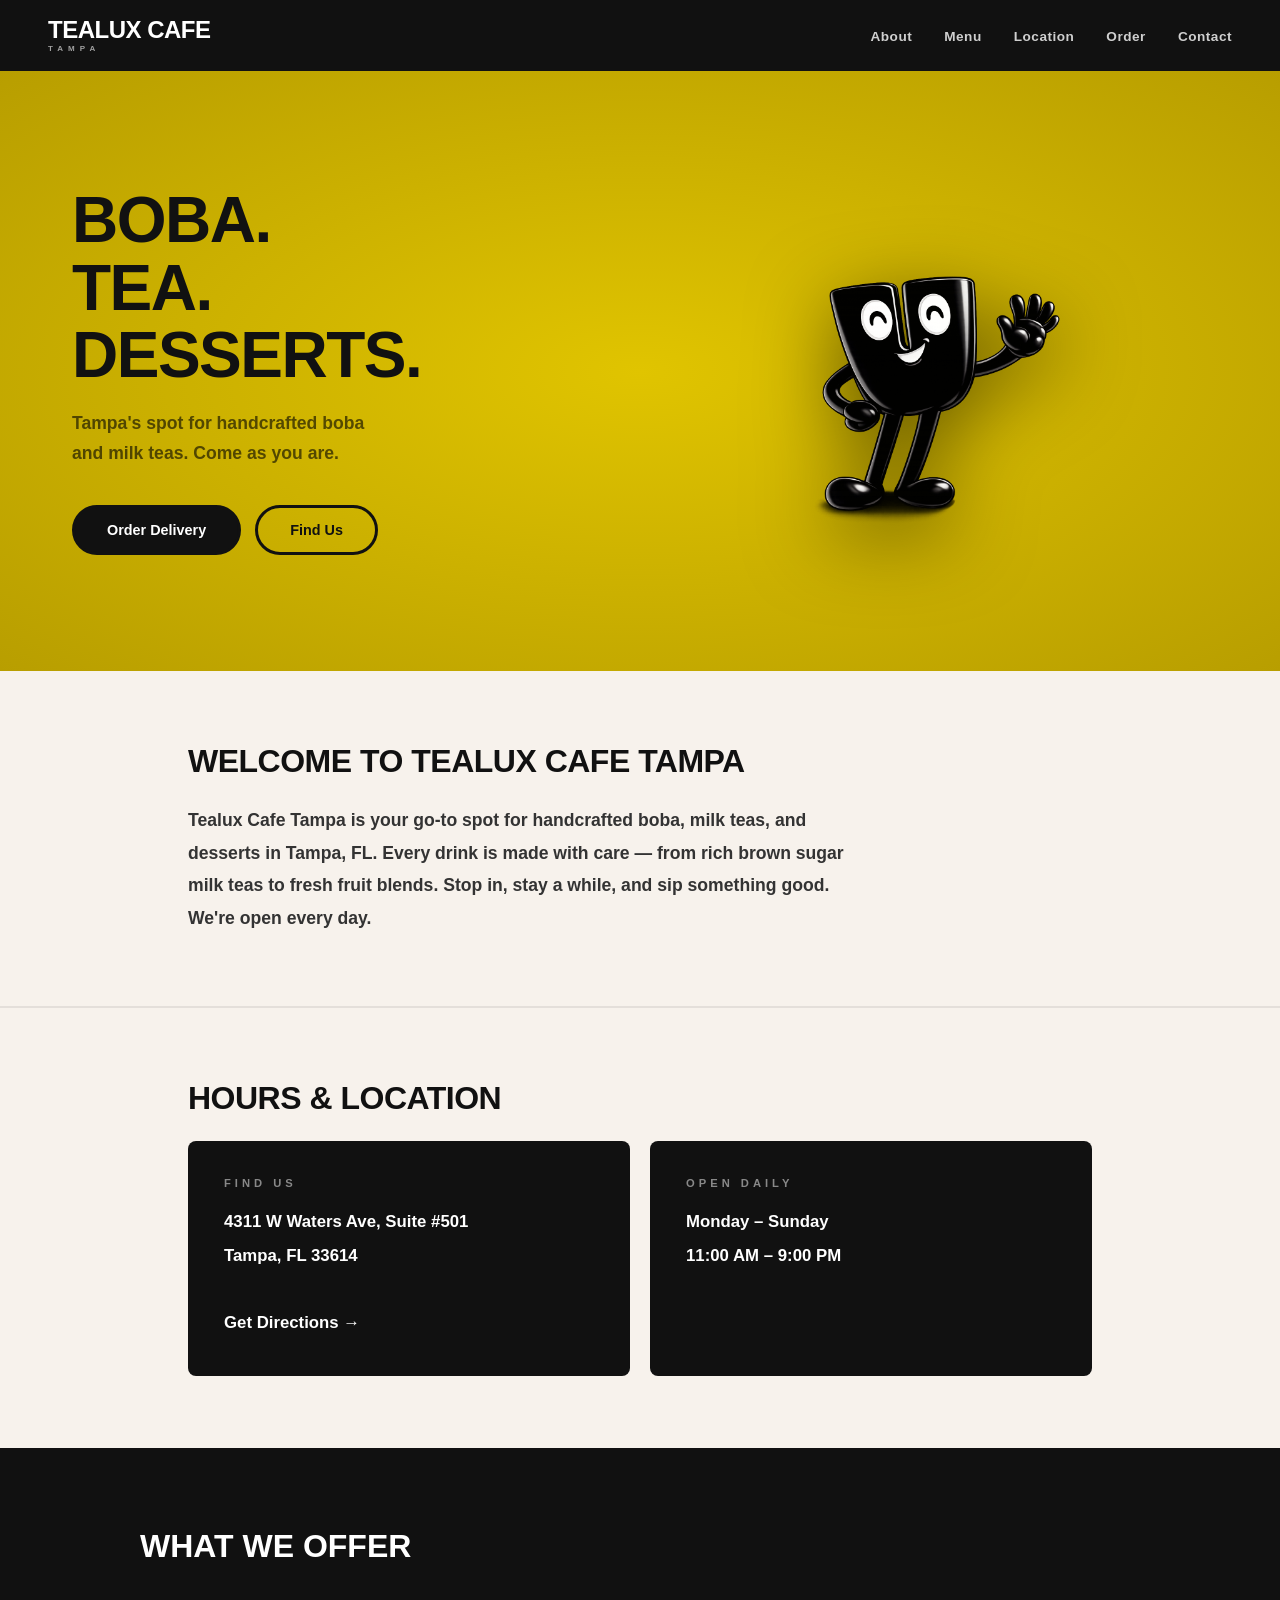
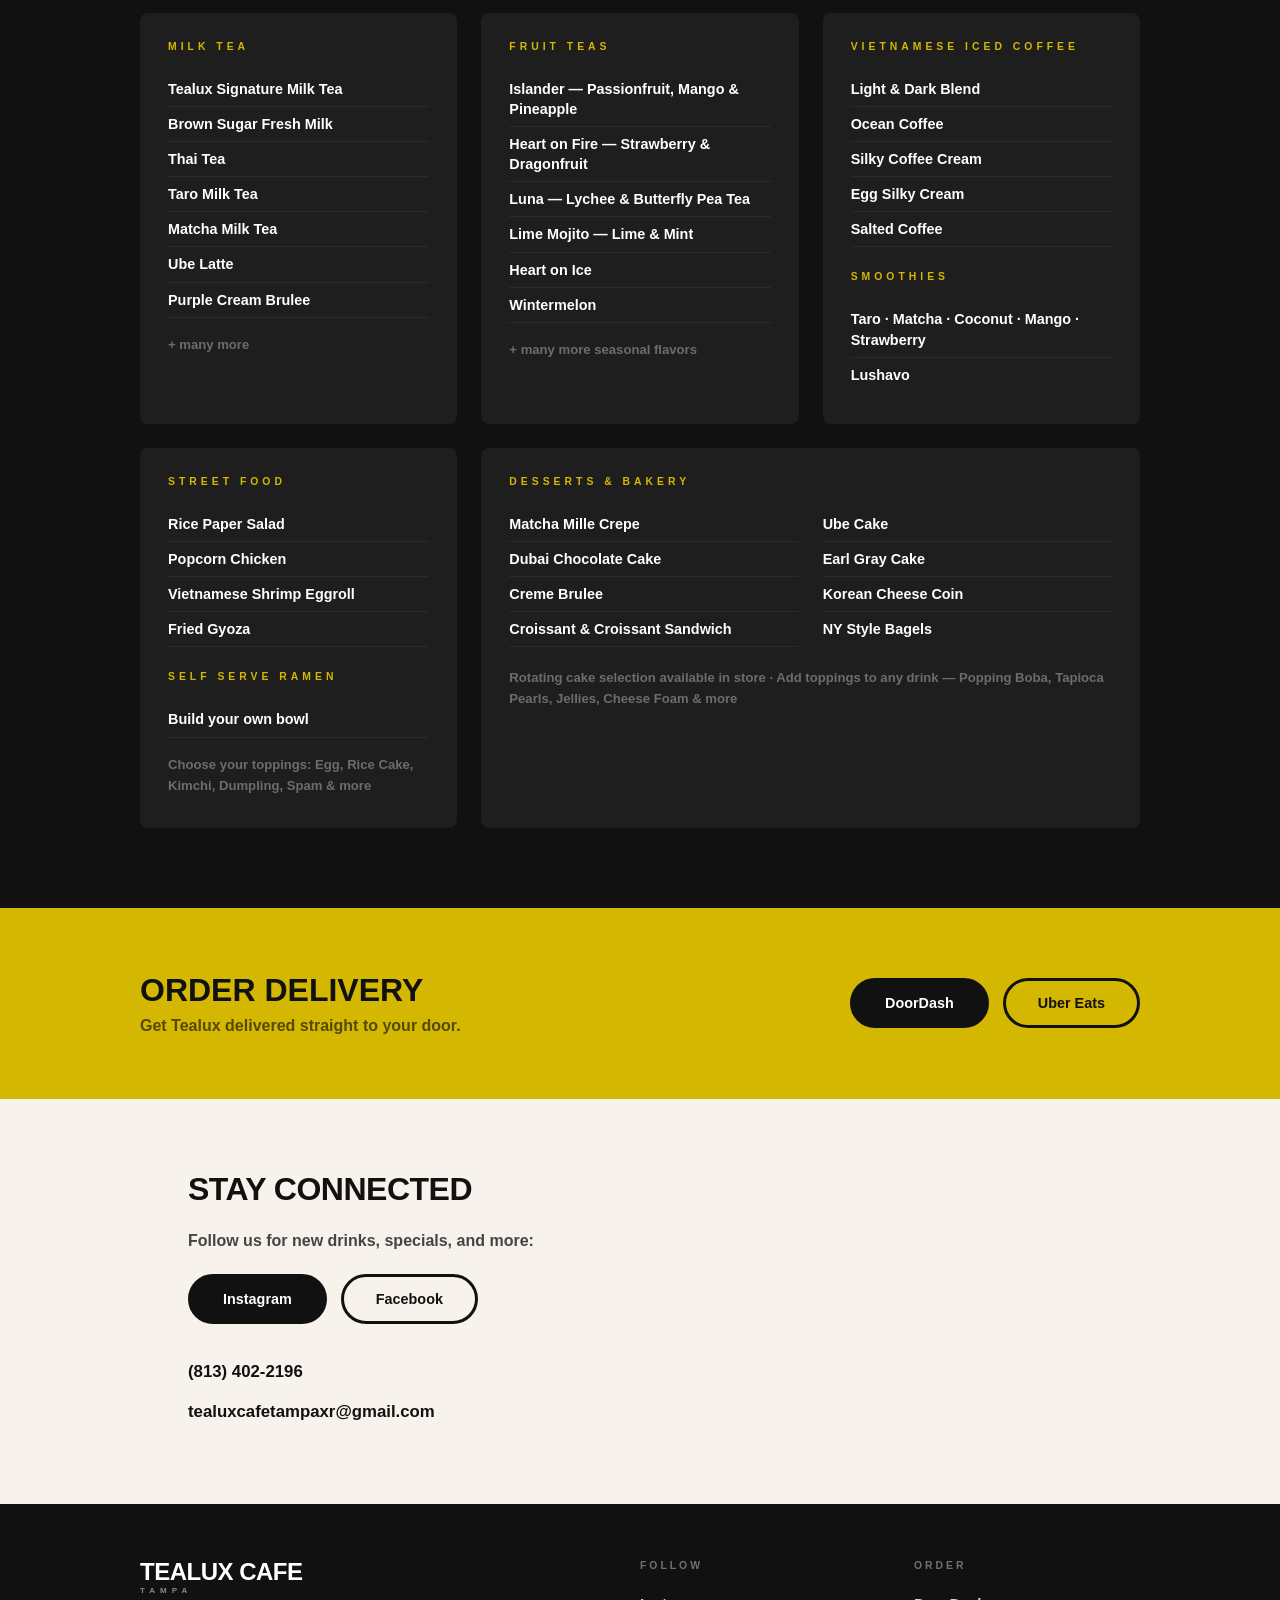
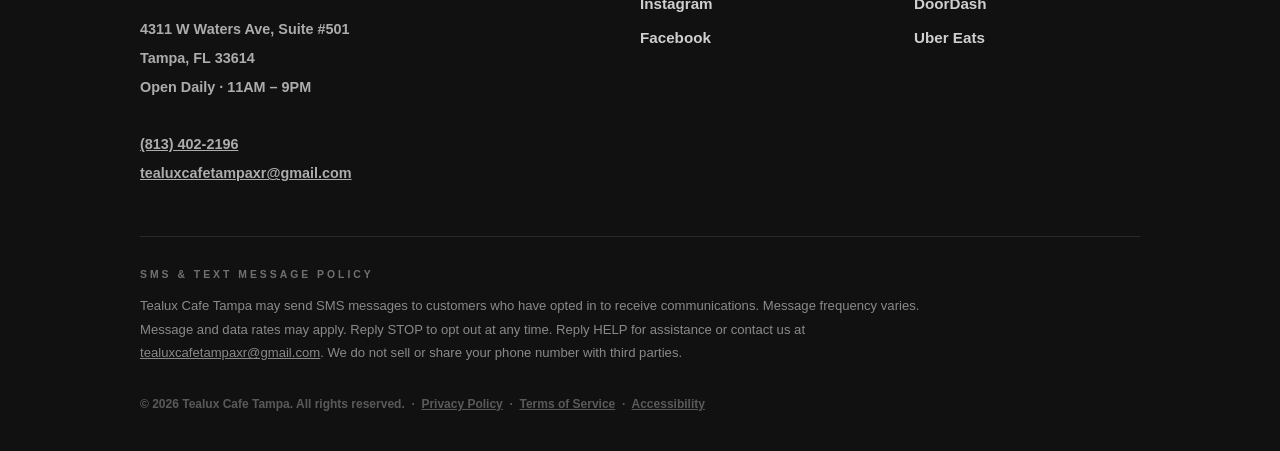
==== index.html @ 7fdd4568 "Initial commit — Tealux Cafe Tampa website - One-page site: hero, about, menu highlights, hours/loca" ====
<!DOCTYPE html>
<html lang="en">
<head>
  <meta charset="UTF-8" />
  <meta name="viewport" content="width=device-width, initial-scale=1.0" />
  <title>Tealux Cafe Tampa | Boba, Milk Tea & Desserts</title>
  <meta name="description" content="Tealux Cafe Tampa — handcrafted boba, milk tea, and desserts at 4311 W Waters Ave, Tampa FL. Open daily 11AM–9PM." />
  <meta name="theme-color" content="#111111" />
  <style>
    :root {
      --crimson:  #D4B700;
      --crimson2: #B89E00;
      --black:    #111111;
      --white:    #FFFFFF;
      --cream:    #F7F2EC;
      --gold:     #D4B700;
    }

    /* ── ADA / ACCESSIBILITY ── */
    .skip-link {
      position: absolute;
      top: -100px;
      left: 0;
      background: var(--gold);
      color: var(--black);
      padding: 12px 20px;
      font-weight: 900;
      font-size: 0.9rem;
      z-index: 9999;
      text-decoration: none;
      border-radius: 0 0 6px 0;
    }
    .skip-link:focus { top: 0; }

    *:focus-visible {
      outline: 3px solid var(--gold);
      outline-offset: 3px;
    }

    * { margin: 0; padding: 0; box-sizing: border-box; }

    body {
      font-family: 'Arial Black', 'Arial', sans-serif;
      background: var(--cream);
      color: var(--black);
    }

    /* ── NAV ── */
    nav {
      background: var(--black);
      padding: 18px 48px;
      display: flex;
      align-items: center;
      justify-content: space-between;
      position: sticky;
      top: 0;
      z-index: 100;
    }

    .logo {
      text-decoration: none;
      color: var(--white);
      line-height: 1;
    }
    .logo-main {
      font-size: 1.5rem;
      font-weight: 900;
      letter-spacing: -0.5px;
      display: block;
    }
    .logo-sub {
      font-size: 0.5rem;
      letter-spacing: 5px;
      font-weight: 700;
      opacity: 0.6;
      display: block;
      margin-top: 3px;
    }

    nav ul {
      list-style: none;
      display: flex;
      gap: 32px;
    }
    nav ul a {
      text-decoration: none;
      color: var(--white);
      font-weight: 700;
      font-size: 0.85rem;
      letter-spacing: 0.5px;
      opacity: 0.8;
    }
    nav ul a:hover { opacity: 1; }

    /* ── HERO ── */
    .hero {
      background: radial-gradient(ellipse at center, #E0C400 0%, #B89E00 100%);
      display: grid;
      grid-template-columns: 1fr 1fr;
      align-items: center;
      min-height: 520px;
      padding: 60px 72px;
      gap: 40px;
    }
    .hero-text h1 {
      font-size: 4rem;
      font-weight: 900;
      color: var(--black);
      line-height: 1.05;
      letter-spacing: -1.5px;
      margin-bottom: 20px;
    }
    .hero-text p {
      font-size: 1.1rem;
      font-weight: 600;
      color: rgba(0,0,0,0.6);
      line-height: 1.7;
      margin-bottom: 36px;
    }
    .hero-img {
      display: flex;
      justify-content: center;
      align-items: flex-end;
    }
    .hero-img img {
      width: 100%;
      max-width: 320px;
      filter: drop-shadow(0 20px 40px rgba(0,0,0,0.5));
    }

    /* ── BUTTONS ── */
    .btn {
      display: inline-block;
      padding: 14px 32px;
      border-radius: 50px;
      font-family: 'Arial Black', Arial, sans-serif;
      font-weight: 900;
      font-size: 0.9rem;
      text-decoration: none;
      transition: all 0.15s;
      cursor: pointer;
    }
    .btn-white {
      background: var(--white);
      color: var(--black);
      border: 3px solid var(--white);
    }
    .btn-white:hover {
      background: transparent;
      color: var(--white);
    }
    .btn-outline-dark {
      background: transparent;
      color: var(--black);
      border: 3px solid var(--black);
    }
    .btn-outline-dark:hover {
      background: var(--black);
      color: var(--white);
    }
    .btn-dark {
      background: var(--black);
      color: var(--white);
      border: 3px solid var(--black);
    }
    .btn-dark:hover {
      background: transparent;
      color: var(--black);
    }
    .btn-crimson {
      background: var(--crimson);
      color: var(--white);
      border: 3px solid var(--crimson);
    }
    .btn-crimson:hover {
      background: transparent;
      color: var(--crimson);
    }

    .btn-row {
      display: flex;
      gap: 14px;
      flex-wrap: wrap;
    }

    /* ── DIVIDER ── */
    hr { border: none; border-top: 2px solid rgba(0,0,0,0.08); }

    /* ── SECTIONS ── */
    section {
      max-width: 1000px;
      margin: 0 auto;
      padding: 72px 48px;
    }
    section h2 {
      font-size: 2rem;
      font-weight: 900;
      text-transform: uppercase;
      letter-spacing: -0.5px;
      margin-bottom: 24px;
    }

    /* ── ABOUT ── */
    .about-text {
      font-size: 1.1rem;
      font-weight: 600;
      line-height: 1.85;
      max-width: 660px;
      color: #333;
    }

    /* ── INFO CARDS ── */
    .info-grid {
      display: grid;
      grid-template-columns: 1fr 1fr;
      gap: 20px;
    }
    .info-card {
      background: var(--black);
      color: var(--white);
      padding: 36px;
      border-radius: 8px;
    }
    .info-card h3 {
      font-size: 0.7rem;
      letter-spacing: 4px;
      text-transform: uppercase;
      margin-bottom: 16px;
      opacity: 0.5;
    }
    .info-card p, .info-card a {
      font-size: 1.05rem;
      font-weight: 700;
      line-height: 2;
      color: var(--white);
      text-decoration: none;
    }
    .info-card a:hover { text-decoration: underline; }

    /* ── ORDER STRIP ── */
    .order-strip {
      background: var(--crimson);
      padding: 64px 48px;
    }
    .order-inner {
      max-width: 1000px;
      margin: 0 auto;
      display: flex;
      align-items: center;
      justify-content: space-between;
      gap: 32px;
      flex-wrap: wrap;
    }
    .order-inner h2 {
      font-size: 2rem;
      font-weight: 900;
      color: var(--white);
      text-transform: uppercase;
    }
    .order-inner p {
      font-size: 1rem;
      color: rgba(255,255,255,0.7);
      margin-top: 8px;
      font-weight: 600;
    }

    /* ── CONTACT ── */
    .contact-detail {
      font-size: 1.05rem;
      font-weight: 700;
      line-height: 2.4;
      margin-top: 28px;
    }
    .contact-detail a {
      color: var(--black);
      text-decoration: none;
    }
    .contact-detail a:hover { text-decoration: underline; }

    /* ── FOOTER ── */
    footer {
      background: var(--black);
      color: var(--white);
      padding: 56px 48px 40px;
    }
    .footer-inner {
      max-width: 1000px;
      margin: 0 auto;
    }
    .footer-grid {
      display: grid;
      grid-template-columns: 2fr 1fr 1fr;
      gap: 48px;
      margin-bottom: 48px;
    }
    .footer-logo-main {
      font-size: 1.5rem;
      font-weight: 900;
      color: var(--white);
      letter-spacing: -0.5px;
      line-height: 1;
    }
    .footer-logo-sub {
      font-size: 0.5rem;
      letter-spacing: 5px;
      font-weight: 700;
      opacity: 0.5;
      display: block;
      margin-top: 3px;
    }
    .footer-addr {
      font-size: 0.9rem;
      font-weight: 600;
      line-height: 2;
      margin-top: 20px;
      opacity: 0.65;
    }
    .footer-addr a { color: var(--white); }
    .footer-col h4 {
      font-size: 0.65rem;
      letter-spacing: 3px;
      text-transform: uppercase;
      opacity: 0.4;
      margin-bottom: 16px;
    }
    .footer-col a {
      display: block;
      color: var(--white);
      text-decoration: none;
      font-size: 0.95rem;
      font-weight: 700;
      line-height: 2.2;
      opacity: 0.8;
    }
    .footer-col a:hover { opacity: 1; }

    .sms-policy {
      border-top: 1px solid rgba(255,255,255,0.1);
      padding-top: 32px;
    }
    .sms-policy h4 {
      font-size: 0.65rem;
      letter-spacing: 3px;
      text-transform: uppercase;
      opacity: 0.4;
      margin-bottom: 14px;
    }
    .sms-policy p {
      font-size: 0.82rem;
      font-weight: 500;
      line-height: 1.8;
      opacity: 0.5;
      max-width: 780px;
    }
    .sms-policy a { color: var(--white); }
    .footer-copy {
      margin-top: 32px;
      font-size: 0.75rem;
      opacity: 0.3;
      font-weight: 600;
    }

    /* ── MENU ── */
    .menu-wrap {
      background: var(--black);
      padding: 80px 48px;
    }
    .menu-inner {
      max-width: 1000px;
      margin: 0 auto;
    }
    .menu-inner > h2 {
      font-size: 2rem;
      font-weight: 900;
      text-transform: uppercase;
      color: var(--white);
      margin-bottom: 48px;
    }
    .menu-grid {
      display: grid;
      grid-template-columns: repeat(3, 1fr);
      gap: 24px;
    }
    .menu-card {
      background: #1e1e1e;
      border-radius: 8px;
      padding: 28px 28px 32px;
    }
    .menu-card h3 {
      font-size: 0.65rem;
      letter-spacing: 4px;
      text-transform: uppercase;
      color: var(--gold);
      margin-bottom: 20px;
    }
    .menu-item {
      padding: 7px 0;
      border-bottom: 1px solid rgba(255,255,255,0.06);
    }
    .menu-item:last-child { border-bottom: none; }
    .menu-item-name {
      font-size: 0.9rem;
      font-weight: 700;
      color: var(--white);
      line-height: 1.4;
    }
    .menu-item-new {
      font-size: 0.6rem;
      font-weight: 900;
      color: var(--gold);
      letter-spacing: 1px;
      margin-left: 4px;
      vertical-align: middle;
    }
    .menu-note {
      font-size: 0.82rem;
      font-weight: 600;
      color: rgba(255,255,255,0.35);
      margin-top: 16px;
      line-height: 1.6;
    }
    .menu-card-wide {
      grid-column: span 2;
    }
    .menu-item-cols {
      display: grid;
      grid-template-columns: 1fr 1fr;
      gap: 0 24px;
    }
    /* ── HAMBURGER BUTTON ── */
    .nav-toggle {
      display: none;
      flex-direction: column;
      gap: 5px;
      background: none;
      border: none;
      cursor: pointer;
      padding: 8px;
      min-width: 44px;
      min-height: 44px;
      align-items: center;
      justify-content: center;
    }
    .nav-toggle span {
      display: block;
      width: 24px;
      height: 2px;
      background: var(--white);
      transition: all 0.2s;
    }
    .nav-toggle.open span:nth-child(1) { transform: translateY(7px) rotate(45deg); }
    .nav-toggle.open span:nth-child(2) { opacity: 0; }
    .nav-toggle.open span:nth-child(3) { transform: translateY(-7px) rotate(-45deg); }

    /* ── MOBILE NAV DRAWER ── */
    .mobile-nav {
      display: none;
      background: var(--black);
      padding: 0 24px 24px;
    }
    .mobile-nav.open { display: block; }
    .mobile-nav a {
      display: block;
      color: var(--white);
      text-decoration: none;
      font-family: 'Arial Black', Arial, sans-serif;
      font-weight: 900;
      font-size: 1.1rem;
      padding: 14px 0;
      border-bottom: 1px solid rgba(255,255,255,0.08);
    }
    .mobile-nav a:last-child { border-bottom: none; }

    /* ── TOUCH TARGET SIZING (ADA — min 44×44px) ── */
    .btn { min-height: 44px; display: inline-flex; align-items: center; justify-content: center; }

    /* ── TABLET (768px) ── */
    @media (max-width: 768px) {
      /* Nav */
      nav { padding: 16px 24px; }
      nav ul { display: none; }
      .nav-toggle { display: flex; }

      /* Hero */
      .hero {
        grid-template-columns: 1fr;
        padding: 48px 24px 0;
        text-align: center;
        min-height: auto;
      }
      .hero-text h1 { font-size: 2.8rem; }
      .hero-img img { max-width: 240px; margin: 0 auto; }
      .hero .btn-row { justify-content: center; }

      /* Sections */
      section { padding: 48px 24px; }
      .info-grid { grid-template-columns: 1fr; }

      /* Menu */
      .menu-wrap { padding: 48px 24px; }
      .menu-grid { grid-template-columns: 1fr; }
      .menu-card-wide { grid-column: span 1; }
      .menu-item-cols { grid-template-columns: 1fr; }

      /* Order strip */
      .order-strip { padding: 48px 24px; }
      .order-inner { flex-direction: column; text-align: center; }
      .order-inner .btn-row { justify-content: center; }

      /* Footer */
      .footer-grid { grid-template-columns: 1fr; gap: 32px; }
      footer { padding: 40px 24px 32px; }
    }

    /* ── SMALL PHONES (400px) ── */
    @media (max-width: 400px) {
      .hero-text h1 { font-size: 2.2rem; }
      .hero-text p { font-size: 1rem; }
      .btn { padding: 14px 22px; font-size: 0.85rem; }
      section h2 { font-size: 1.6rem; }
      .menu-inner > h2 { font-size: 1.6rem; }
      .order-inner h2 { font-size: 1.6rem; }
    }
  </style>
</head>
<body>

  <!-- SKIP LINK (ADA) -->
  <a href="#main-content" class="skip-link">Skip to main content</a>

  <!-- NAV -->
  <nav role="navigation" aria-label="Main navigation">
    <a href="#" class="logo">
      <span class="logo-main">TEALUX CAFE</span>
      <span class="logo-sub">TAMPA</span>
    </a>
    <ul>
      <li><a href="#about">About</a></li>
      <li><a href="#menu">Menu</a></li>
      <li><a href="#location">Location</a></li>
      <li><a href="#order">Order</a></li>
      <li><a href="#contact">Contact</a></li>
    </ul>
    <button class="nav-toggle" aria-label="Toggle navigation menu" aria-expanded="false" aria-controls="mobile-nav">
      <span></span><span></span><span></span>
    </button>
  </nav>
  <div class="mobile-nav" id="mobile-nav" role="navigation" aria-label="Mobile navigation">
    <a href="#about" class="mobile-nav-link">About</a>
    <a href="#menu" class="mobile-nav-link">Menu</a>
    <a href="#location" class="mobile-nav-link">Location</a>
    <a href="#order" class="mobile-nav-link">Order</a>
    <a href="#contact" class="mobile-nav-link">Contact</a>
  </div>

  <!-- HERO -->
  <main id="main-content">
  <div class="hero" role="banner">
    <div class="hero-text">
      <h1>BOBA.<br>TEA.<br>DESSERTS.</h1>
      <p>
        Tampa's spot for handcrafted boba<br>
        and milk teas. Come as you are.
      </p>
      <div class="btn-row">
        <a href="#order" class="btn btn-dark">Order Delivery</a>
        <a href="#location" class="btn btn-outline-dark">Find Us</a>
      </div>
    </div>
    <div class="hero-img">
      <img src="tealux-guy.png" alt="Tealux Cafe mascot" />
    </div>
  </div>

  <!-- ABOUT -->
  <section id="about">
    <h2>Welcome to Tealux Cafe Tampa</h2>
    <p class="about-text">
      Tealux Cafe Tampa is your go-to spot for handcrafted boba, milk teas, and desserts in Tampa, FL.
      Every drink is made with care — from rich brown sugar milk teas to fresh fruit blends.
      Stop in, stay a while, and sip something good. We're open every day.
    </p>
  </section>

  <hr />

  <!-- HOURS & LOCATION -->
  <section id="location">
    <h2>Hours &amp; Location</h2>
    <div class="info-grid">
      <div class="info-card">
        <h3>Find Us</h3>
        <p>
          4311 W Waters Ave, Suite #501<br>
          Tampa, FL 33614<br><br>
          <a href="https://maps.google.com/?q=4311+W+Waters+Ave+Suite+501+Tampa+FL+33614" target="_blank">Get Directions →</a>
        </p>
      </div>
      <div class="info-card">
        <h3>Open Daily</h3>
        <p>
          Monday – Sunday<br>
          11:00 AM – 9:00 PM
        </p>
      </div>
    </div>
  </section>

  <!-- MENU -->
  <div class="menu-wrap" id="menu">
    <div class="menu-inner">
      <h2>What We Offer</h2>
      <div class="menu-grid">

        <!-- DRINKS -->
        <div class="menu-card">
          <h3>Milk Tea</h3>
          <div class="menu-item"><span class="menu-item-name">Tealux Signature Milk Tea</span></div>
          <div class="menu-item"><span class="menu-item-name">Brown Sugar Fresh Milk</span></div>
          <div class="menu-item"><span class="menu-item-name">Thai Tea</span></div>
          <div class="menu-item"><span class="menu-item-name">Taro Milk Tea</span></div>
          <div class="menu-item"><span class="menu-item-name">Matcha Milk Tea</span></div>
          <div class="menu-item"><span class="menu-item-name">Ube Latte</span></div>
          <div class="menu-item"><span class="menu-item-name">Purple Cream Brulee</span></div>
          <p class="menu-note">+ many more</p>
        </div>

        <div class="menu-card">
          <h3>Fruit Teas</h3>
          <div class="menu-item"><span class="menu-item-name">Islander — Passionfruit, Mango &amp; Pineapple</span></div>
          <div class="menu-item"><span class="menu-item-name">Heart on Fire — Strawberry &amp; Dragonfruit</span></div>
          <div class="menu-item"><span class="menu-item-name">Luna — Lychee &amp; Butterfly Pea Tea</span></div>
          <div class="menu-item"><span class="menu-item-name">Lime Mojito — Lime &amp; Mint</span></div>
          <div class="menu-item"><span class="menu-item-name">Heart on Ice</span></div>
          <div class="menu-item"><span class="menu-item-name">Wintermelon</span></div>
          <p class="menu-note">+ many more seasonal flavors</p>
        </div>

        <div class="menu-card">
          <h3>Vietnamese Iced Coffee</h3>
          <div class="menu-item"><span class="menu-item-name">Light &amp; Dark Blend</span></div>
          <div class="menu-item"><span class="menu-item-name">Ocean Coffee</span></div>
          <div class="menu-item"><span class="menu-item-name">Silky Coffee Cream</span></div>
          <div class="menu-item"><span class="menu-item-name">Egg Silky Cream</span></div>
          <div class="menu-item"><span class="menu-item-name">Salted Coffee</span></div>
          <h3 style="margin-top:24px;">Smoothies</h3>
          <div class="menu-item"><span class="menu-item-name">Taro · Matcha · Coconut · Mango · Strawberry</span></div>
          <div class="menu-item"><span class="menu-item-name">Lushavo</span></div>
        </div>

        <!-- FOOD -->
        <div class="menu-card">
          <h3>Street Food</h3>
          <div class="menu-item"><span class="menu-item-name">Rice Paper Salad</span></div>
          <div class="menu-item"><span class="menu-item-name">Popcorn Chicken</span></div>
          <div class="menu-item"><span class="menu-item-name">Vietnamese Shrimp Eggroll</span></div>
          <div class="menu-item"><span class="menu-item-name">Fried Gyoza</span></div>
          <h3 style="margin-top:24px;">Self Serve Ramen</h3>
          <div class="menu-item"><span class="menu-item-name">Build your own bowl</span></div>
          <p class="menu-note">Choose your toppings: Egg, Rice Cake, Kimchi, Dumpling, Spam &amp; more</p>
        </div>

        <!-- DESSERTS -->
        <div class="menu-card menu-card-wide">
          <h3>Desserts &amp; Bakery</h3>
          <div class="menu-item-cols">
            <div class="menu-item"><span class="menu-item-name">Matcha Mille Crepe</span></div>
            <div class="menu-item"><span class="menu-item-name">Ube Cake</span></div>
            <div class="menu-item"><span class="menu-item-name">Dubai Chocolate Cake</span></div>
            <div class="menu-item"><span class="menu-item-name">Earl Gray Cake</span></div>
            <div class="menu-item"><span class="menu-item-name">Creme Brulee</span></div>
            <div class="menu-item"><span class="menu-item-name">Korean Cheese Coin</span></div>
            <div class="menu-item"><span class="menu-item-name">Croissant &amp; Croissant Sandwich</span></div>
            <div class="menu-item"><span class="menu-item-name">NY Style Bagels</span></div>
          </div>
          <p class="menu-note" style="margin-top:20px;">Rotating cake selection available in store · Add toppings to any drink — Popping Boba, Tapioca Pearls, Jellies, Cheese Foam &amp; more</p>
        </div>

      </div>
    </div>
  </div>

  <!-- ORDER STRIP -->
  <div class="order-strip" id="order">
    <div class="order-inner">
      <div>
        <h2 style="color:var(--black);">Order Delivery</h2>
        <p style="color:rgba(0,0,0,0.6);">Get Tealux delivered straight to your door.</p>
      </div>
      <div class="btn-row">
        <a href="https://www.doordash.com/store/tea-lux-tampa-24290466/" target="_blank" class="btn btn-dark">DoorDash</a>
        <a href="https://www.ubereats.com/store/tealux-cafe4311-west-waters-avenue/DGooevAiWsmBIh7hAAaFsQ" target="_blank" class="btn btn-outline-dark">Uber Eats</a>
      </div>
    </div>
  </div>

  <!-- CONTACT & SOCIAL -->
  <section id="contact">
    <h2>Stay Connected</h2>
    <p style="font-size:1rem; font-weight:600; color:#444;">Follow us for new drinks, specials, and more:</p>
    <div class="btn-row" style="margin-top:24px;">
      <a href="https://www.instagram.com/tealuxcafe.tampa/" target="_blank" class="btn btn-dark">Instagram</a>
      <a href="https://www.facebook.com/tealuxcafetampa/" target="_blank" class="btn btn-outline-dark">Facebook</a>
    </div>
    <div class="contact-detail">
      <a href="tel:+18134022196">(813) 402-2196</a><br>
      <a href="mailto:tealuxcafetampaxr@gmail.com">tealuxcafetampaxr@gmail.com</a>
    </div>
  </section>

  </main>

  <!-- FOOTER -->
  <footer role="contentinfo">
    <div class="footer-inner">
      <div class="footer-grid">
        <div>
          <div class="footer-logo-main">TEALUX CAFE<span class="footer-logo-sub">TAMPA</span></div>
          <p class="footer-addr">
            4311 W Waters Ave, Suite #501<br>
            Tampa, FL 33614<br>
            Open Daily · 11AM – 9PM<br><br>
            <a href="tel:+18134022196">(813) 402-2196</a><br>
            <a href="mailto:tealuxcafetampaxr@gmail.com">tealuxcafetampaxr@gmail.com</a>
          </p>
        </div>
        <div class="footer-col">
          <h4>Follow</h4>
          <a href="https://www.instagram.com/tealuxcafe.tampa/" target="_blank">Instagram</a>
          <a href="https://www.facebook.com/tealuxcafetampa/" target="_blank">Facebook</a>
        </div>
        <div class="footer-col">
          <h4>Order</h4>
          <a href="https://www.doordash.com/store/tea-lux-tampa-24290466/" target="_blank">DoorDash</a>
          <a href="https://www.ubereats.com/store/tealux-cafe4311-west-waters-avenue/DGooevAiWsmBIh7hAAaFsQ" target="_blank">Uber Eats</a>
        </div>
      </div>

      <div class="sms-policy">
        <h4>SMS &amp; Text Message Policy</h4>
        <p>
          Tealux Cafe Tampa may send SMS messages to customers who have opted in to receive communications.
          Message frequency varies. Message and data rates may apply. Reply STOP to opt out at any time.
          Reply HELP for assistance or contact us at
          <a href="mailto:tealuxcafetampaxr@gmail.com">tealuxcafetampaxr@gmail.com</a>.
          We do not sell or share your phone number with third parties.
        </p>
      </div>

      <p class="footer-copy">
        © 2026 Tealux Cafe Tampa. All rights reserved. &nbsp;·&nbsp;
        <a href="privacy.html" style="color:inherit; text-decoration:underline;">Privacy Policy</a> &nbsp;·&nbsp;
        <a href="terms.html" style="color:inherit; text-decoration:underline;">Terms of Service</a> &nbsp;·&nbsp;
        <a href="accessibility.html" style="color:inherit; text-decoration:underline;">Accessibility</a>
      </p>
    </div>
  </footer>

  <script>
    const toggle = document.querySelector('.nav-toggle');
    const mobileNav = document.getElementById('mobile-nav');
    toggle.addEventListener('click', () => {
      const open = mobileNav.classList.toggle('open');
      toggle.classList.toggle('open', open);
      toggle.setAttribute('aria-expanded', open);
    });
    // Close menu when a link is tapped
    document.querySelectorAll('.mobile-nav-link').forEach(link => {
      link.addEventListener('click', () => {
        mobileNav.classList.remove('open');
        toggle.classList.remove('open');
        toggle.setAttribute('aria-expanded', 'false');
      });
    });
  </script>
</body>
</html>
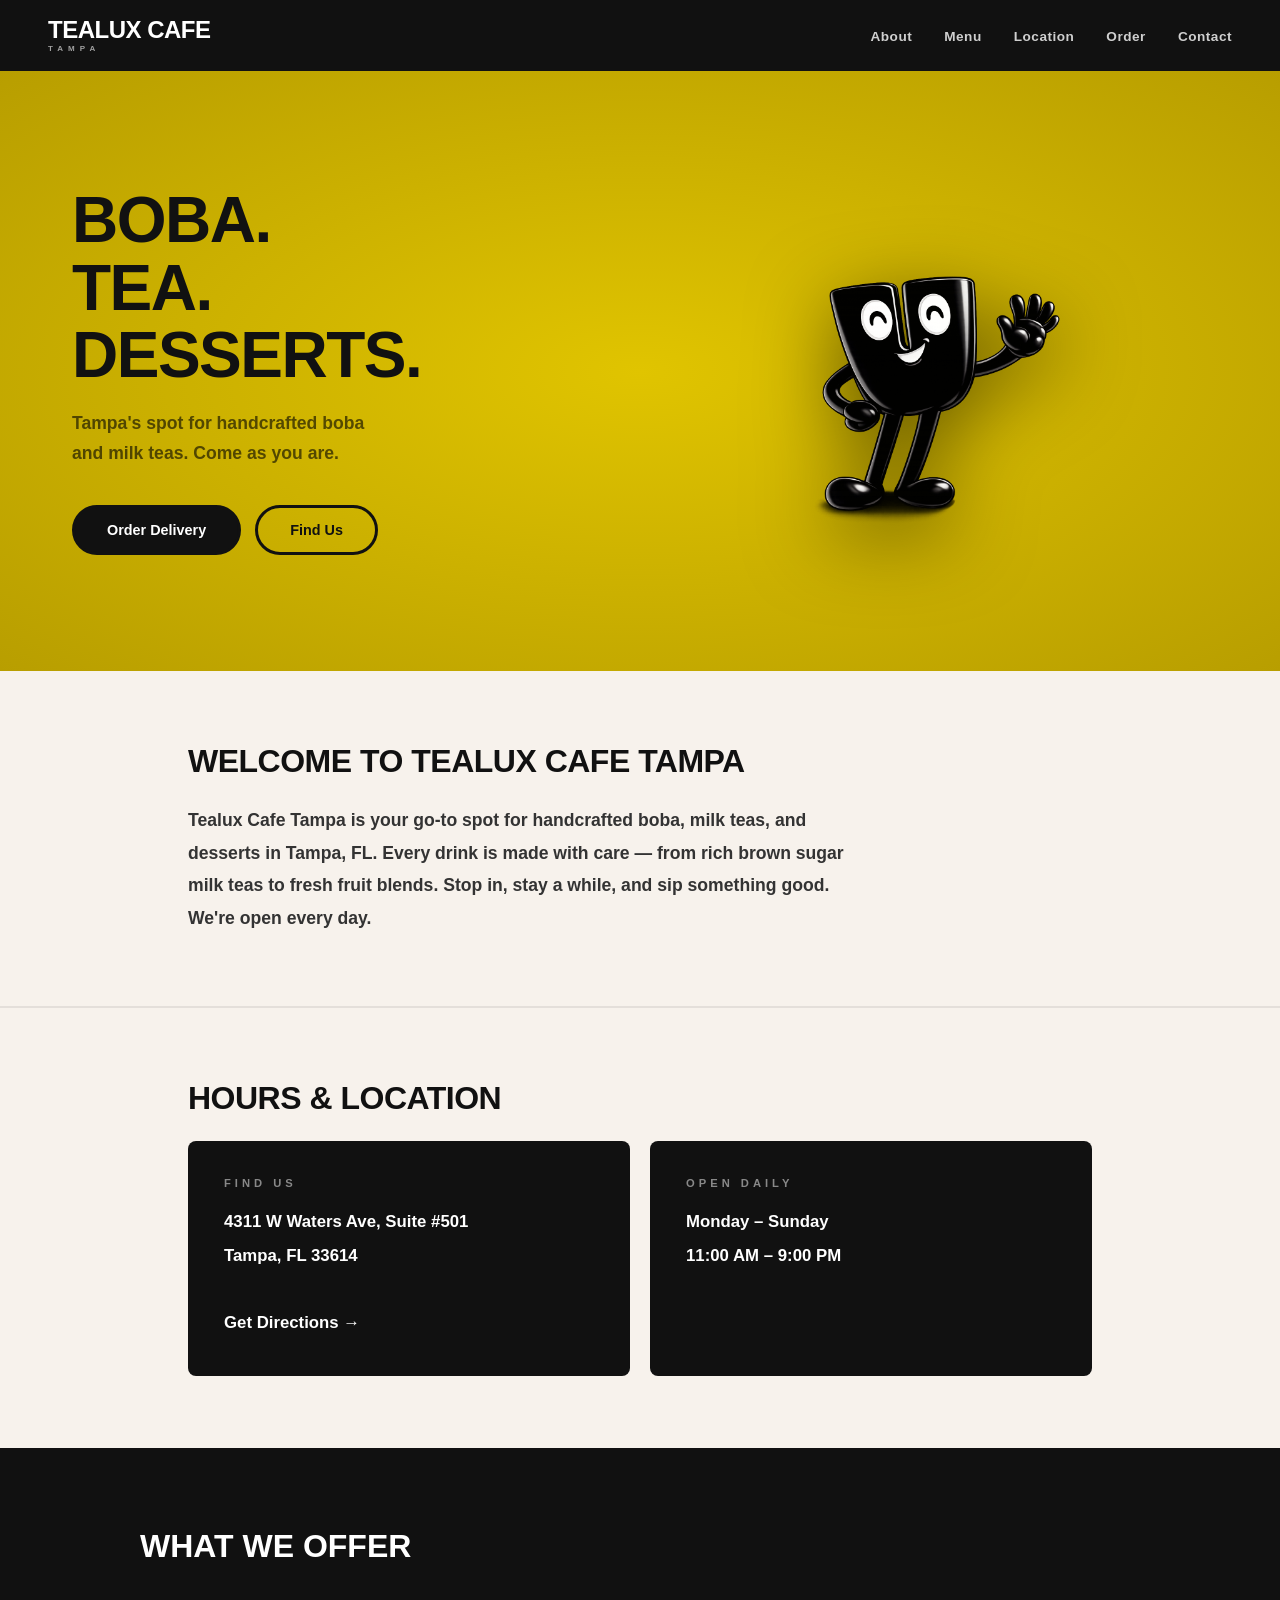
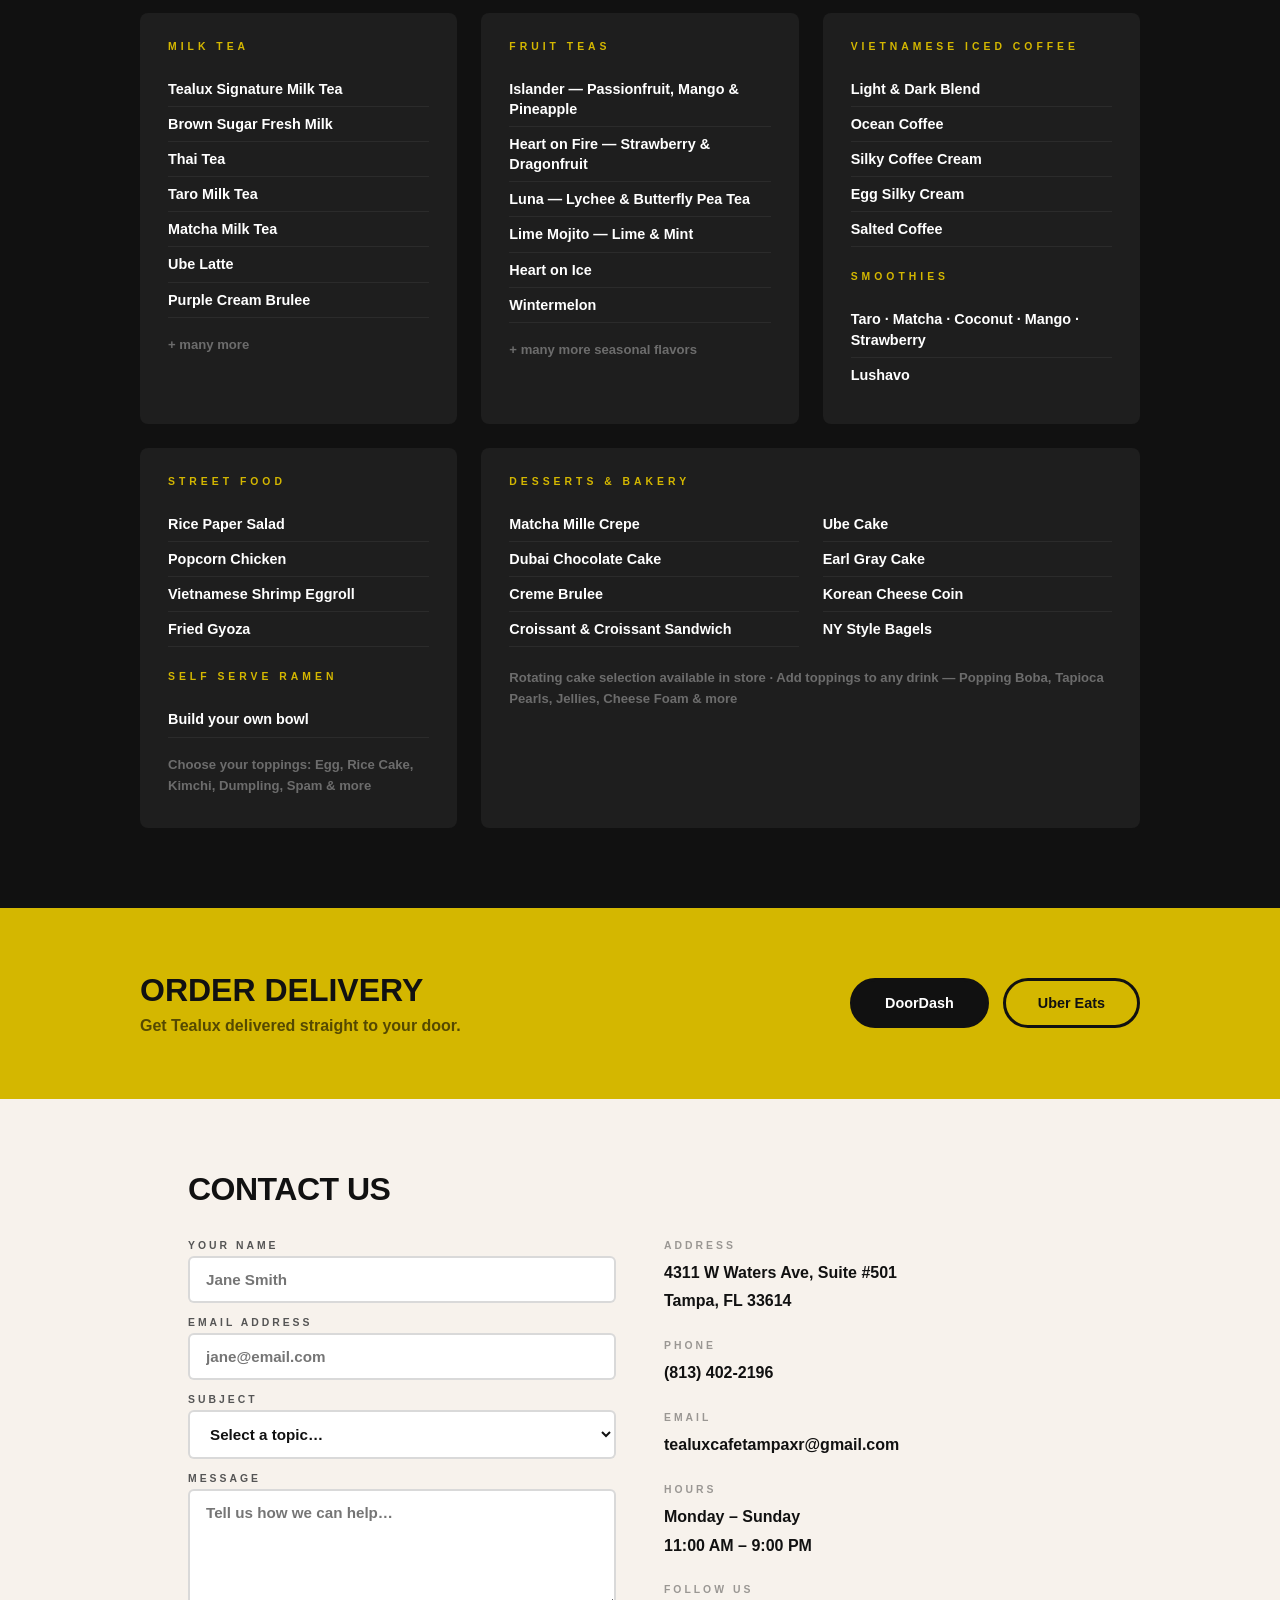
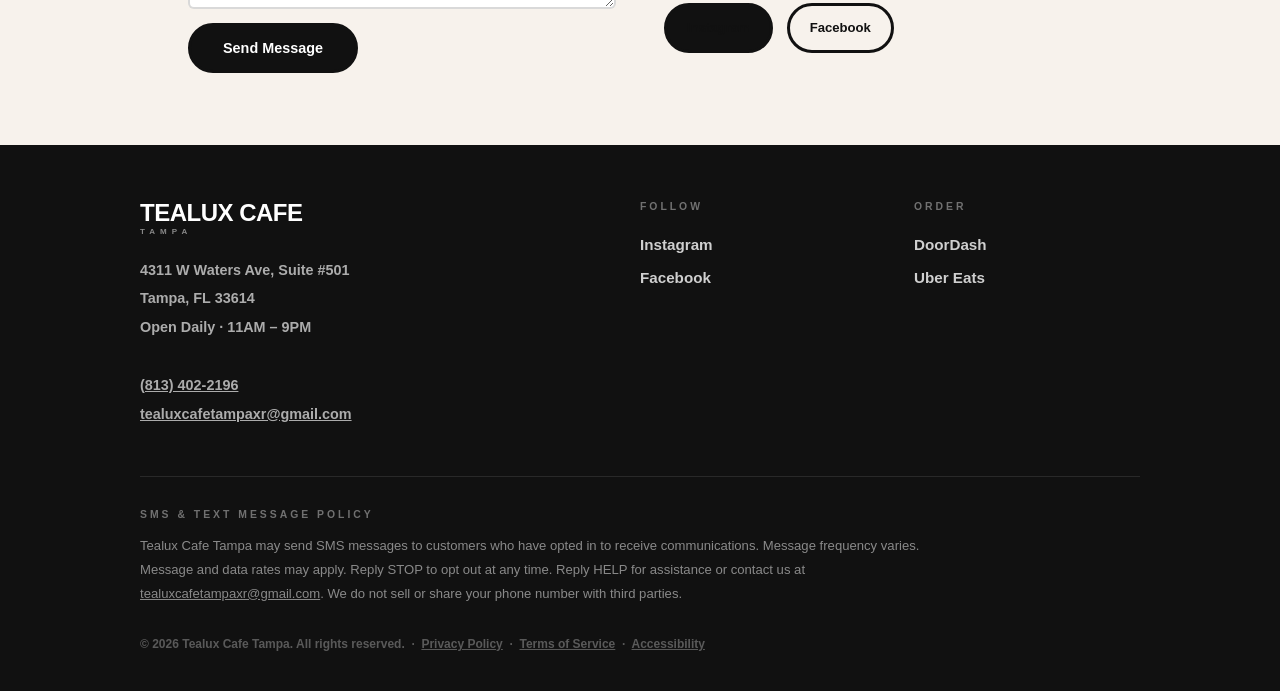
==== commit c7fcec3c: "Add contact form with Netlify Forms integration Replaces the basic contact links with a full two-col" ====
--- a/index.html
+++ b/index.html
@@ -276,6 +276,90 @@
       text-decoration: none;
     }
     .contact-detail a:hover { text-decoration: underline; }
+
+    /* ── CONTACT FORM ── */
+    .contact-layout {
+      display: grid;
+      grid-template-columns: 1fr 1fr;
+      gap: 48px;
+      margin-top: 32px;
+      align-items: start;
+    }
+    .contact-form {
+      display: flex;
+      flex-direction: column;
+      gap: 14px;
+    }
+    .contact-form label {
+      font-size: 0.65rem;
+      letter-spacing: 3px;
+      text-transform: uppercase;
+      font-weight: 900;
+      color: #555;
+      display: block;
+      margin-bottom: 5px;
+    }
+    .contact-form input,
+    .contact-form textarea,
+    .contact-form select {
+      width: 100%;
+      padding: 13px 16px;
+      font-family: 'Arial Black', Arial, sans-serif;
+      font-weight: 700;
+      font-size: 0.95rem;
+      border: 2.5px solid rgba(0,0,0,0.15);
+      border-radius: 6px;
+      background: var(--white);
+      color: var(--black);
+      outline: none;
+      transition: border-color 0.15s;
+      box-sizing: border-box;
+    }
+    .contact-form input:focus,
+    .contact-form textarea:focus,
+    .contact-form select:focus {
+      border-color: var(--gold);
+    }
+    .contact-form textarea {
+      resize: vertical;
+      min-height: 120px;
+    }
+    .contact-form .form-field { display: flex; flex-direction: column; }
+    .contact-form .form-success {
+      display: none;
+      background: #e8f5e9;
+      border: 2px solid #4caf50;
+      border-radius: 6px;
+      padding: 16px 20px;
+      font-size: 0.95rem;
+      font-weight: 700;
+      color: #2e7d32;
+    }
+    .contact-info-block {
+      display: flex;
+      flex-direction: column;
+      gap: 24px;
+    }
+    .contact-info-item h4 {
+      font-size: 0.65rem;
+      letter-spacing: 3px;
+      text-transform: uppercase;
+      opacity: 0.4;
+      margin-bottom: 8px;
+    }
+    .contact-info-item p,
+    .contact-info-item a {
+      font-size: 1rem;
+      font-weight: 700;
+      line-height: 1.8;
+      color: var(--black);
+      text-decoration: none;
+    }
+    .contact-info-item a:hover { text-decoration: underline; }
+
+    @media (max-width: 768px) {
+      .contact-layout { grid-template-columns: 1fr; gap: 32px; }
+    }
 
     /* ── FOOTER ── */
     footer {
@@ -696,15 +780,85 @@
 
   <!-- CONTACT & SOCIAL -->
   <section id="contact">
-    <h2>Stay Connected</h2>
-    <p style="font-size:1rem; font-weight:600; color:#444;">Follow us for new drinks, specials, and more:</p>
-    <div class="btn-row" style="margin-top:24px;">
-      <a href="https://www.instagram.com/tealuxcafe.tampa/" target="_blank" class="btn btn-dark">Instagram</a>
-      <a href="https://www.facebook.com/tealuxcafetampa/" target="_blank" class="btn btn-outline-dark">Facebook</a>
-    </div>
-    <div class="contact-detail">
-      <a href="tel:+18134022196">(813) 402-2196</a><br>
-      <a href="mailto:tealuxcafetampaxr@gmail.com">tealuxcafetampaxr@gmail.com</a>
+    <h2>Contact Us</h2>
+    <div class="contact-layout">
+
+      <!-- FORM -->
+      <div>
+        <form
+          name="contact"
+          method="POST"
+          data-netlify="true"
+          netlify-honeypot="bot-field"
+          class="contact-form"
+          id="contact-form"
+        >
+          <input type="hidden" name="form-name" value="contact" />
+          <p style="display:none;"><label>Don't fill this out: <input name="bot-field" /></label></p>
+
+          <div class="form-field">
+            <label for="contact-name">Your Name</label>
+            <input type="text" id="contact-name" name="name" placeholder="Jane Smith" required />
+          </div>
+
+          <div class="form-field">
+            <label for="contact-email">Email Address</label>
+            <input type="email" id="contact-email" name="email" placeholder="jane@email.com" required />
+          </div>
+
+          <div class="form-field">
+            <label for="contact-subject">Subject</label>
+            <select id="contact-subject" name="subject" required>
+              <option value="" disabled selected>Select a topic…</option>
+              <option value="General Question">General Question</option>
+              <option value="Menu / Hours">Menu / Hours</option>
+              <option value="Event / Party Inquiry">Event / Party Inquiry</option>
+              <option value="Catering">Catering</option>
+              <option value="Photobooth">Photobooth</option>
+              <option value="Other">Other</option>
+            </select>
+          </div>
+
+          <div class="form-field">
+            <label for="contact-message">Message</label>
+            <textarea id="contact-message" name="message" placeholder="Tell us how we can help…" required></textarea>
+          </div>
+
+          <button type="submit" class="btn btn-dark" style="align-self:flex-start;">Send Message</button>
+
+          <div class="form-success" id="form-success">
+            Thanks! We'll get back to you within 1–2 business days.
+          </div>
+        </form>
+      </div>
+
+      <!-- INFO -->
+      <div class="contact-info-block">
+        <div class="contact-info-item">
+          <h4>Address</h4>
+          <p>4311 W Waters Ave, Suite #501<br>Tampa, FL 33614</p>
+        </div>
+        <div class="contact-info-item">
+          <h4>Phone</h4>
+          <a href="tel:+18134022196">(813) 402-2196</a>
+        </div>
+        <div class="contact-info-item">
+          <h4>Email</h4>
+          <a href="mailto:tealuxcafetampaxr@gmail.com">tealuxcafetampaxr@gmail.com</a>
+        </div>
+        <div class="contact-info-item">
+          <h4>Hours</h4>
+          <p>Monday – Sunday<br>11:00 AM – 9:00 PM</p>
+        </div>
+        <div class="contact-info-item">
+          <h4>Follow Us</h4>
+          <div class="btn-row">
+            <a href="https://www.instagram.com/tealuxcafe.tampa/" target="_blank" class="btn btn-dark" style="font-size:0.82rem; padding:10px 20px;">Instagram</a>
+            <a href="https://www.facebook.com/tealuxcafetampa/" target="_blank" class="btn btn-outline-dark" style="font-size:0.82rem; padding:10px 20px;">Facebook</a>
+          </div>
+        </div>
+      </div>
+
     </div>
   </section>
 
@@ -757,6 +911,7 @@
   </footer>
 
   <script>
+    // Mobile nav toggle
     const toggle = document.querySelector('.nav-toggle');
     const mobileNav = document.getElementById('mobile-nav');
     toggle.addEventListener('click', () => {
@@ -764,7 +919,6 @@
       toggle.classList.toggle('open', open);
       toggle.setAttribute('aria-expanded', open);
     });
-    // Close menu when a link is tapped
     document.querySelectorAll('.mobile-nav-link').forEach(link => {
       link.addEventListener('click', () => {
         mobileNav.classList.remove('open');
@@ -772,6 +926,28 @@
         toggle.setAttribute('aria-expanded', 'false');
       });
     });
+
+    // Contact form — async submit so we stay on the page
+    const contactForm = document.getElementById('contact-form');
+    const formSuccess = document.getElementById('form-success');
+    if (contactForm) {
+      contactForm.addEventListener('submit', async (e) => {
+        e.preventDefault();
+        const data = new FormData(contactForm);
+        try {
+          await fetch('/', {
+            method: 'POST',
+            headers: { 'Content-Type': 'application/x-www-form-urlencoded' },
+            body: new URLSearchParams(data).toString(),
+          });
+          contactForm.reset();
+          formSuccess.style.display = 'block';
+          contactForm.querySelector('button[type="submit"]').style.display = 'none';
+        } catch {
+          alert('Something went wrong. Please email us directly at tealuxcafetampaxr@gmail.com');
+        }
+      });
+    }
   </script>
 </body>
 </html>
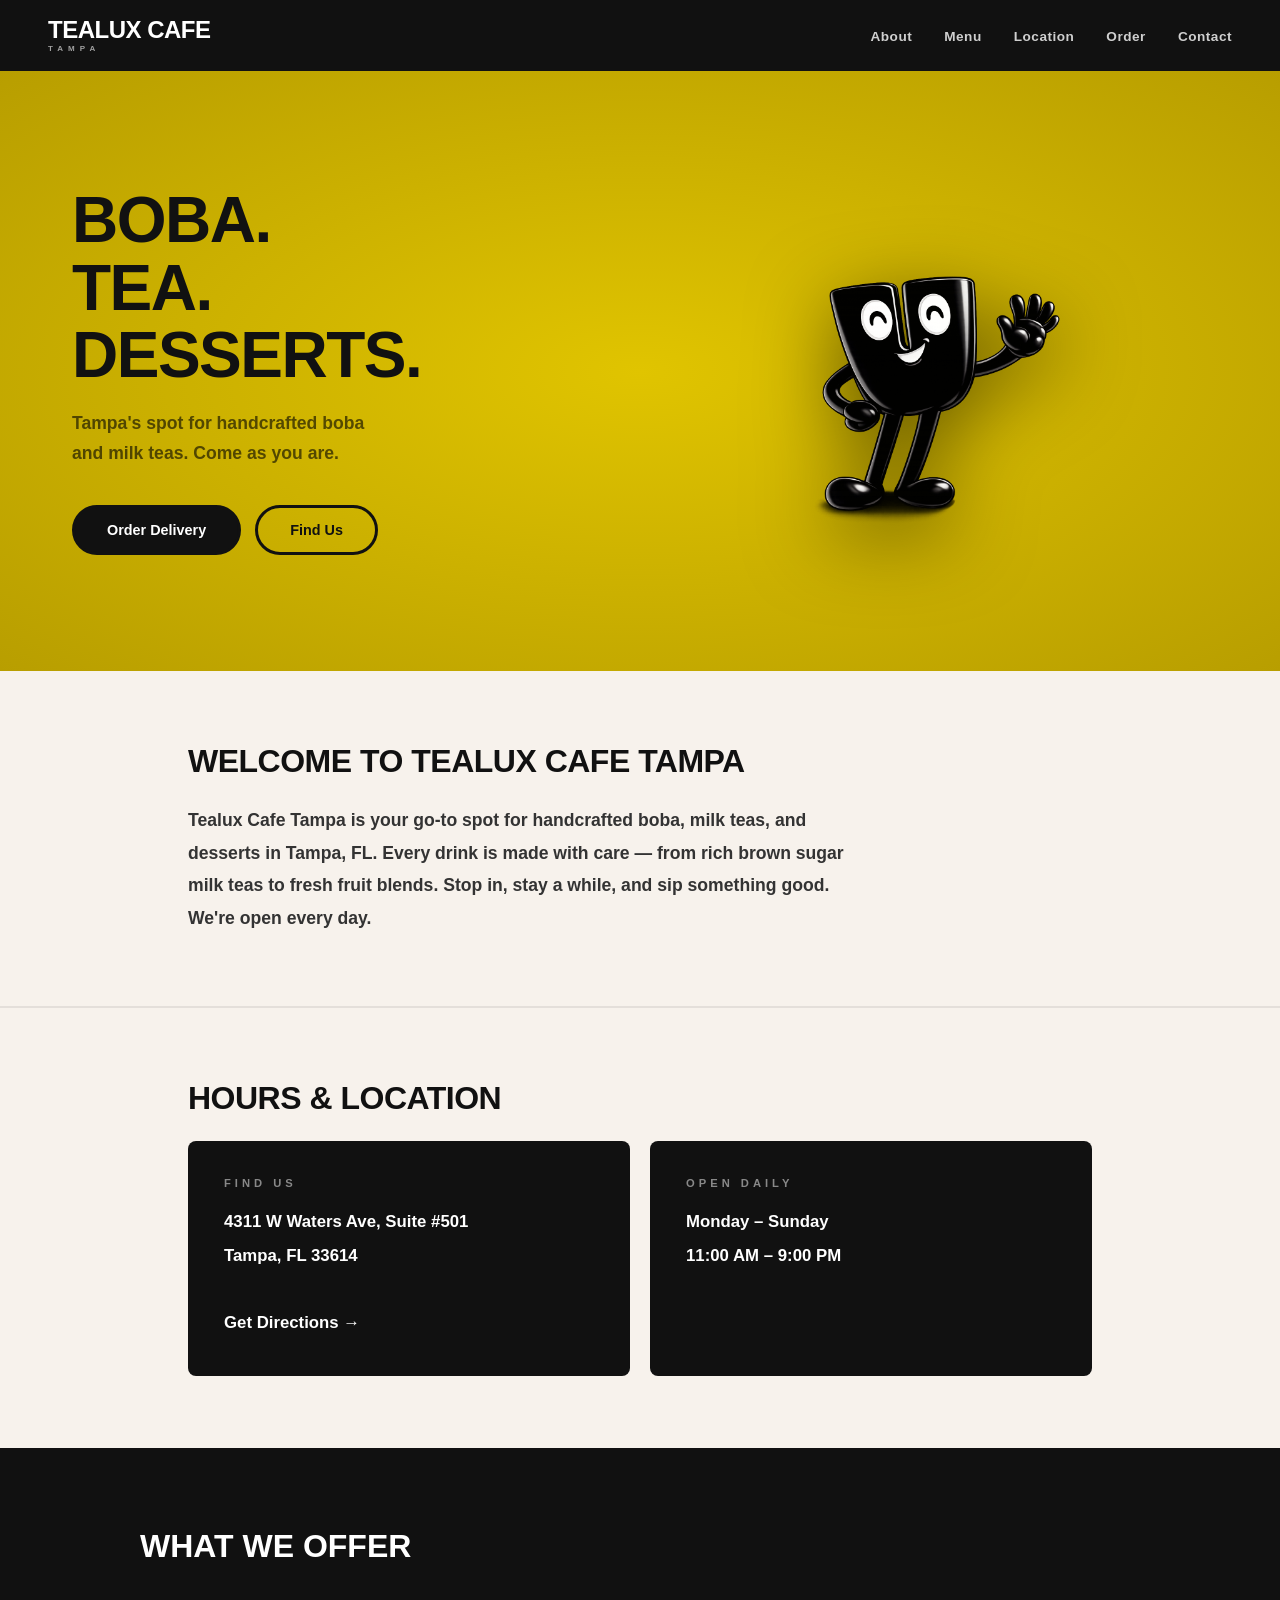
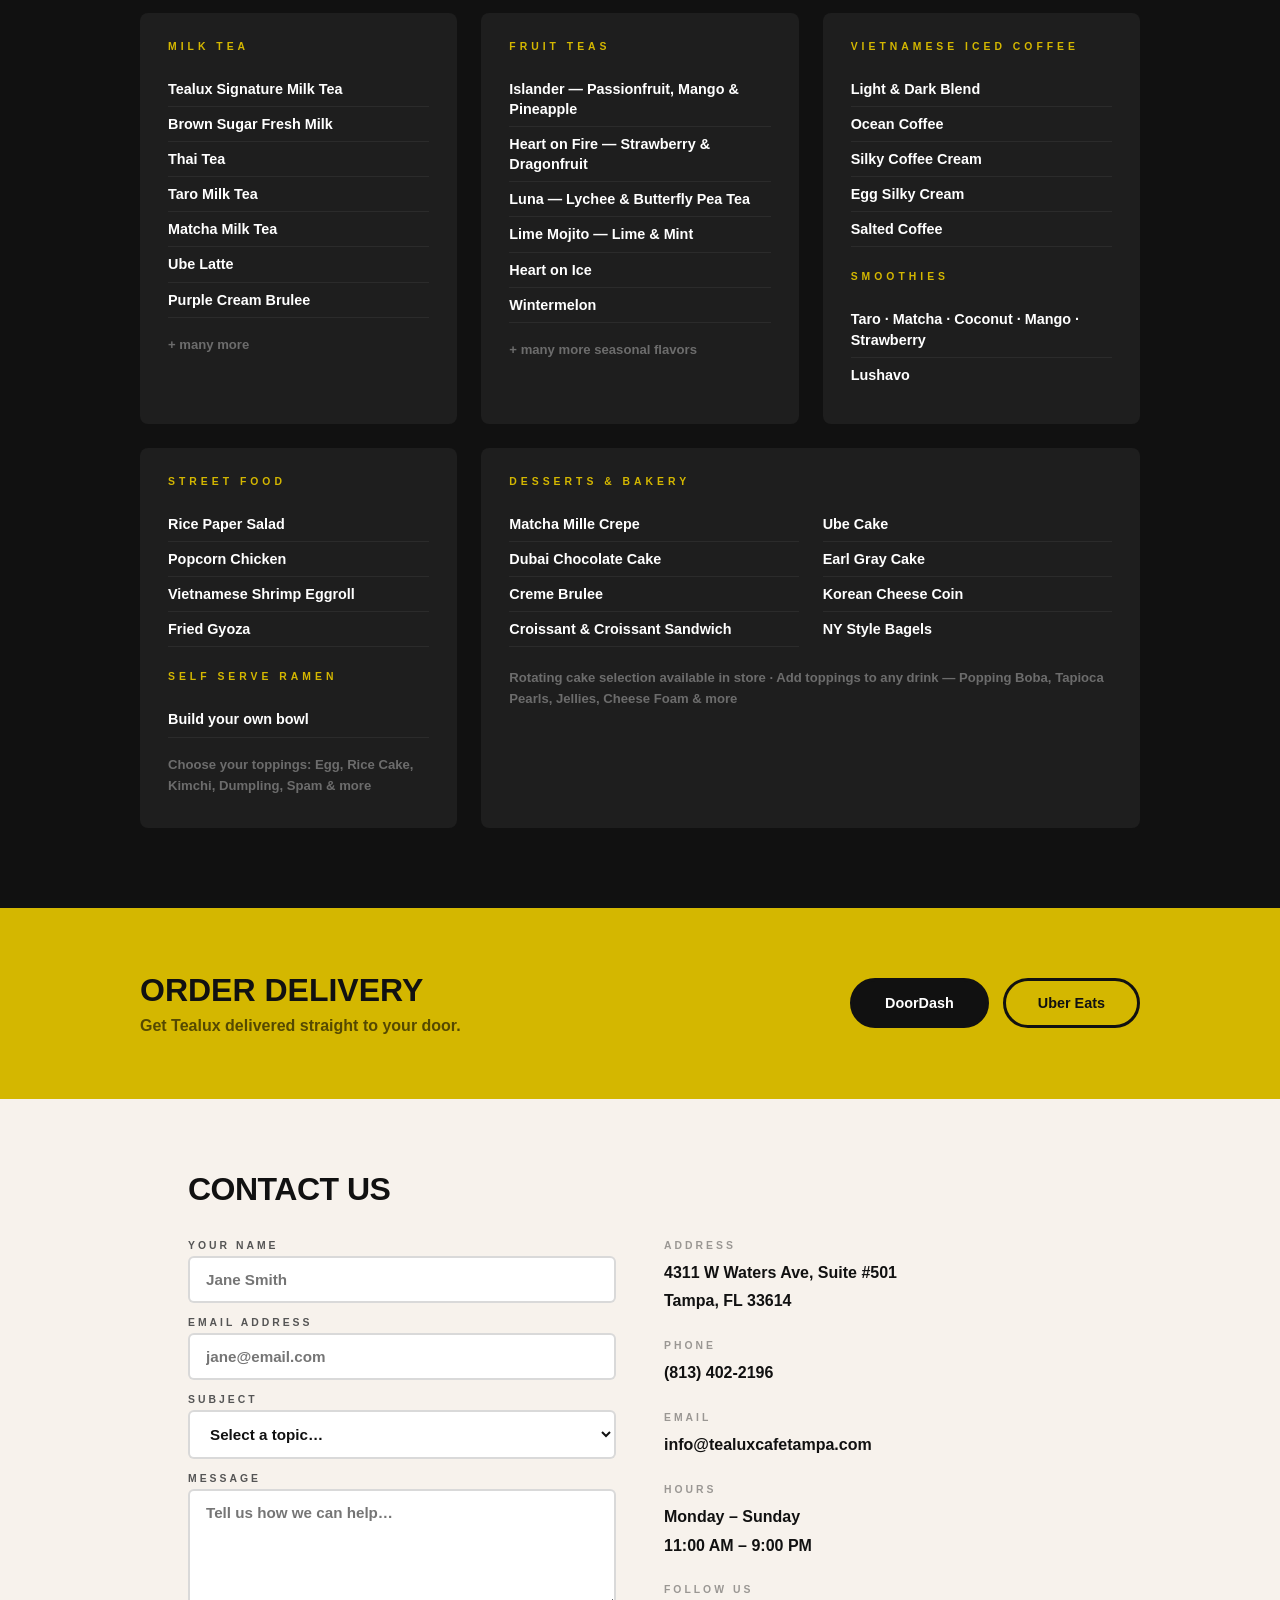
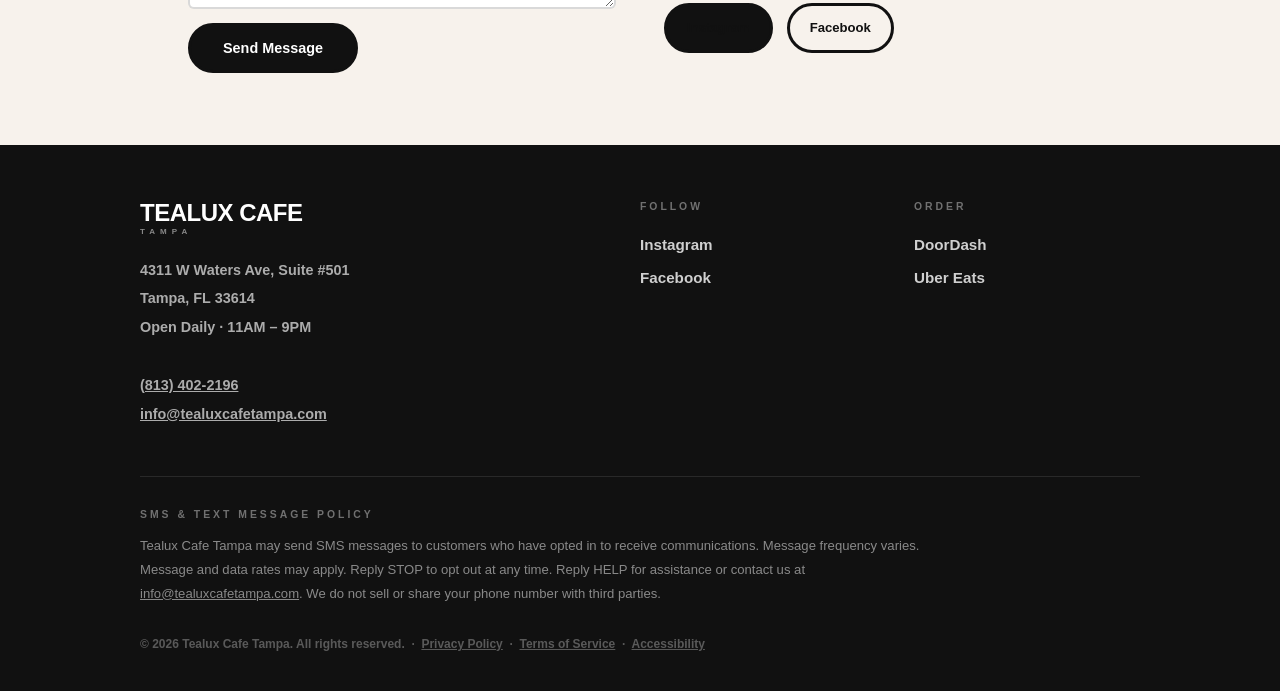
==== commit 78d04477: "Update all contact emails to info@tealuxcafetampa.com Replaces tealuxcafetampaxr@gmail.com with info" ====
--- a/index.html
+++ b/index.html
@@ -844,7 +844,7 @@
         </div>
         <div class="contact-info-item">
           <h4>Email</h4>
-          <a href="mailto:tealuxcafetampaxr@gmail.com">tealuxcafetampaxr@gmail.com</a>
+          <a href="mailto:info@tealuxcafetampa.com">info@tealuxcafetampa.com</a>
         </div>
         <div class="contact-info-item">
           <h4>Hours</h4>
@@ -875,7 +875,7 @@
             Tampa, FL 33614<br>
             Open Daily · 11AM – 9PM<br><br>
             <a href="tel:+18134022196">(813) 402-2196</a><br>
-            <a href="mailto:tealuxcafetampaxr@gmail.com">tealuxcafetampaxr@gmail.com</a>
+            <a href="mailto:info@tealuxcafetampa.com">info@tealuxcafetampa.com</a>
           </p>
         </div>
         <div class="footer-col">
@@ -896,7 +896,7 @@
           Tealux Cafe Tampa may send SMS messages to customers who have opted in to receive communications.
           Message frequency varies. Message and data rates may apply. Reply STOP to opt out at any time.
           Reply HELP for assistance or contact us at
-          <a href="mailto:tealuxcafetampaxr@gmail.com">tealuxcafetampaxr@gmail.com</a>.
+          <a href="mailto:info@tealuxcafetampa.com">info@tealuxcafetampa.com</a>.
           We do not sell or share your phone number with third parties.
         </p>
       </div>
@@ -944,7 +944,7 @@
           formSuccess.style.display = 'block';
           contactForm.querySelector('button[type="submit"]').style.display = 'none';
         } catch {
-          alert('Something went wrong. Please email us directly at tealuxcafetampaxr@gmail.com');
+          alert('Something went wrong. Please email us directly at info@tealuxcafetampa.com');
         }
       });
     }
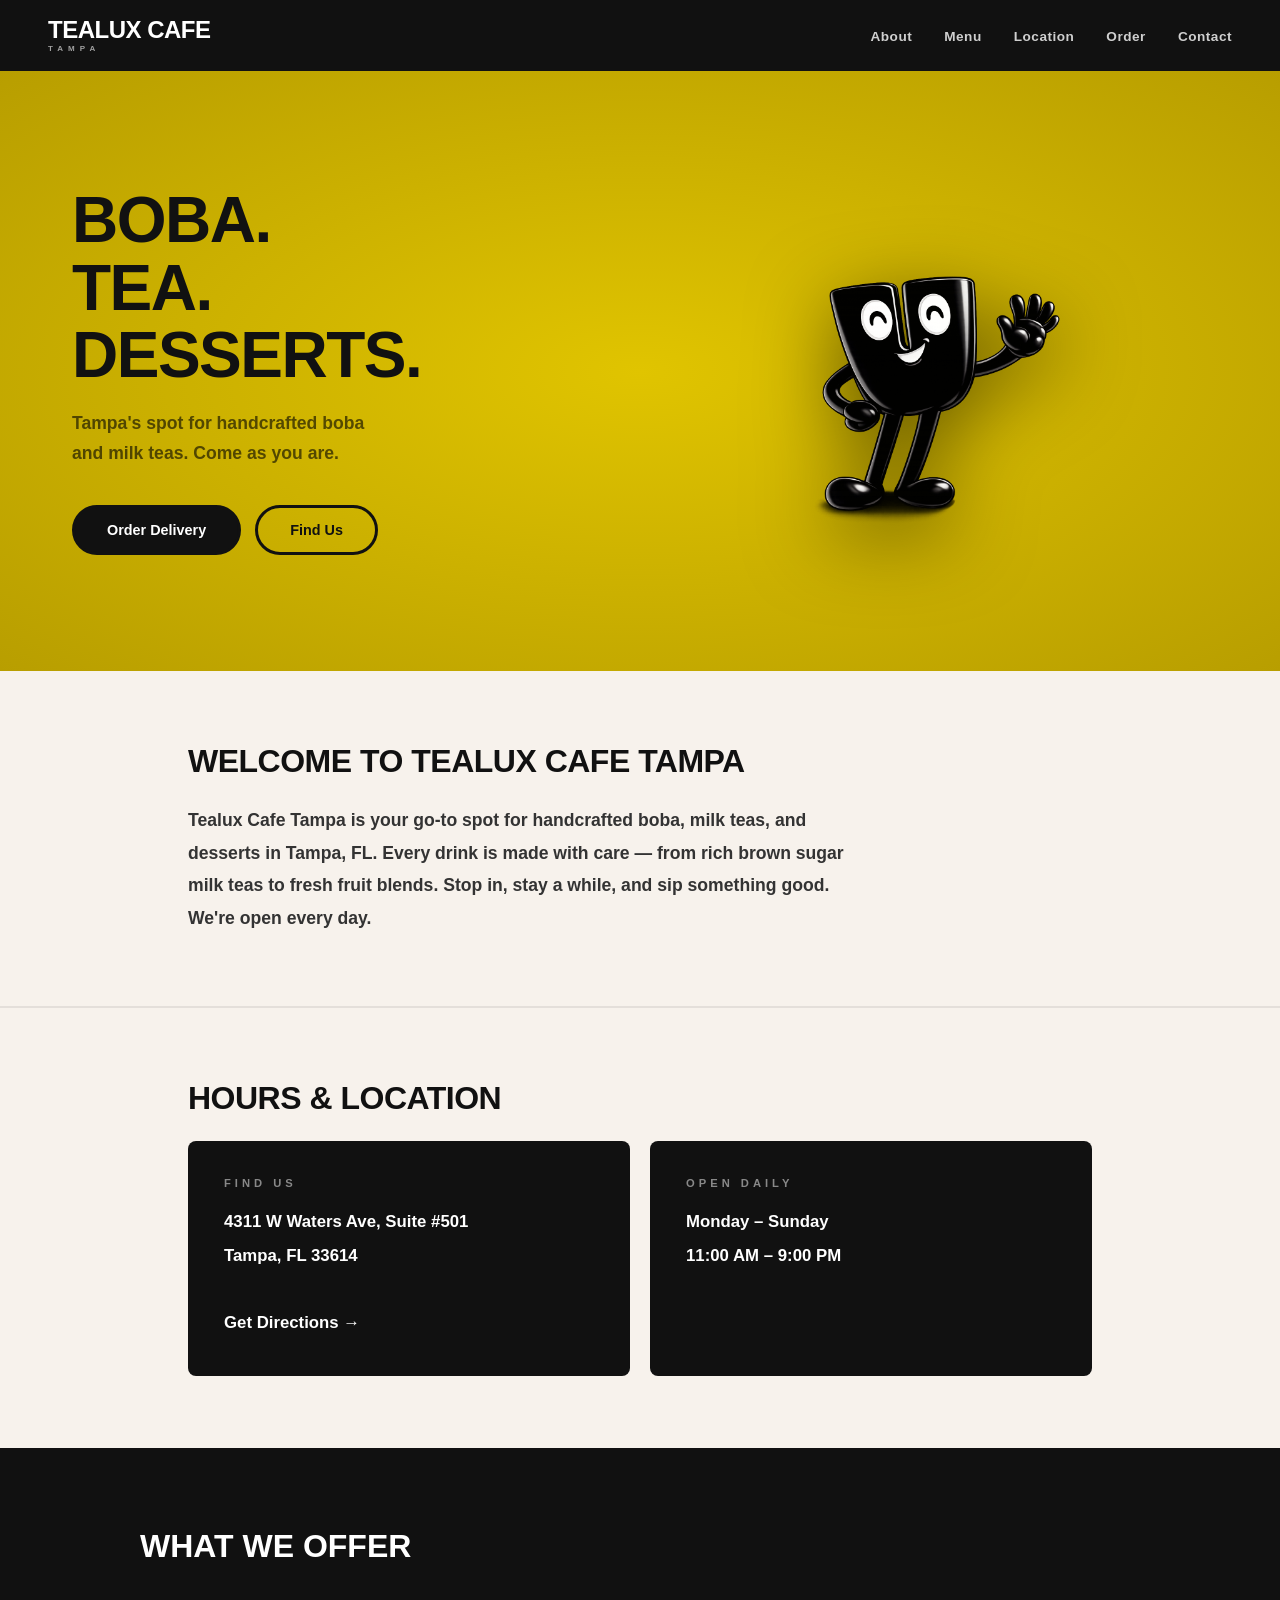
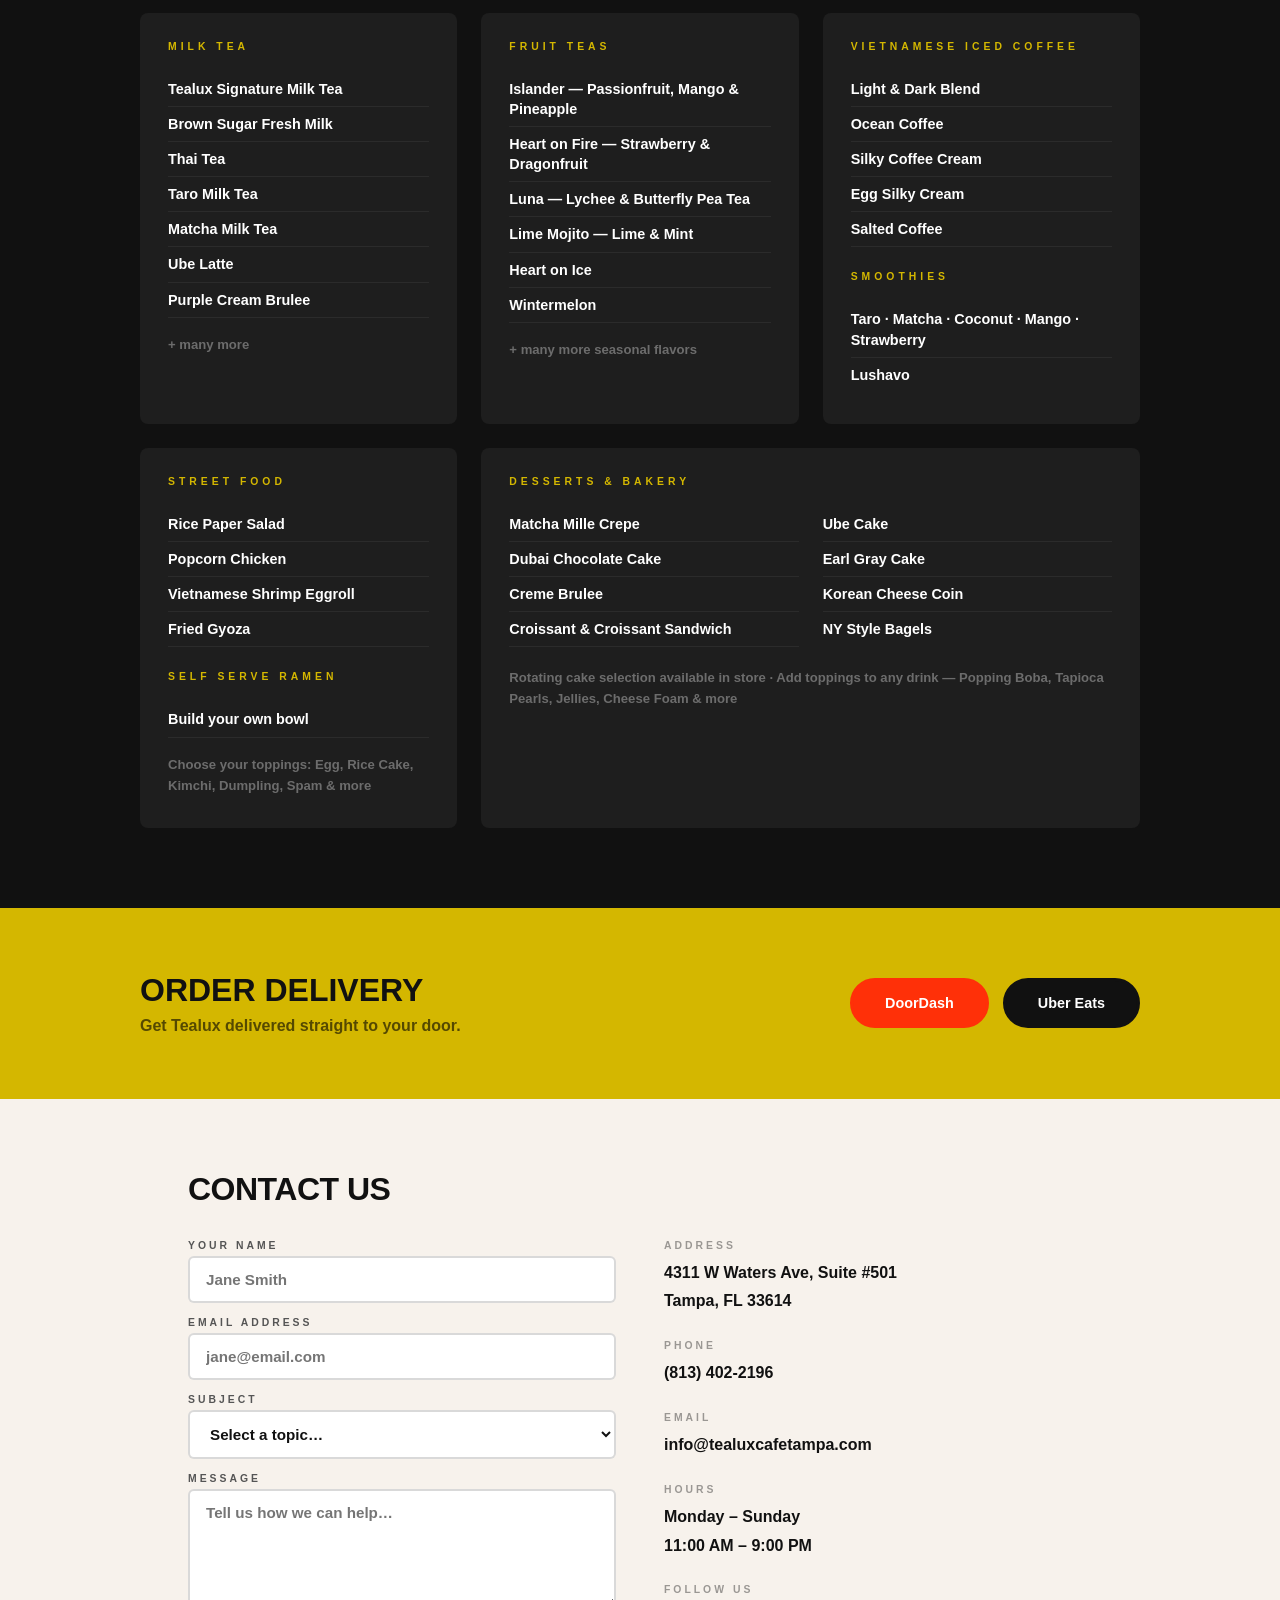
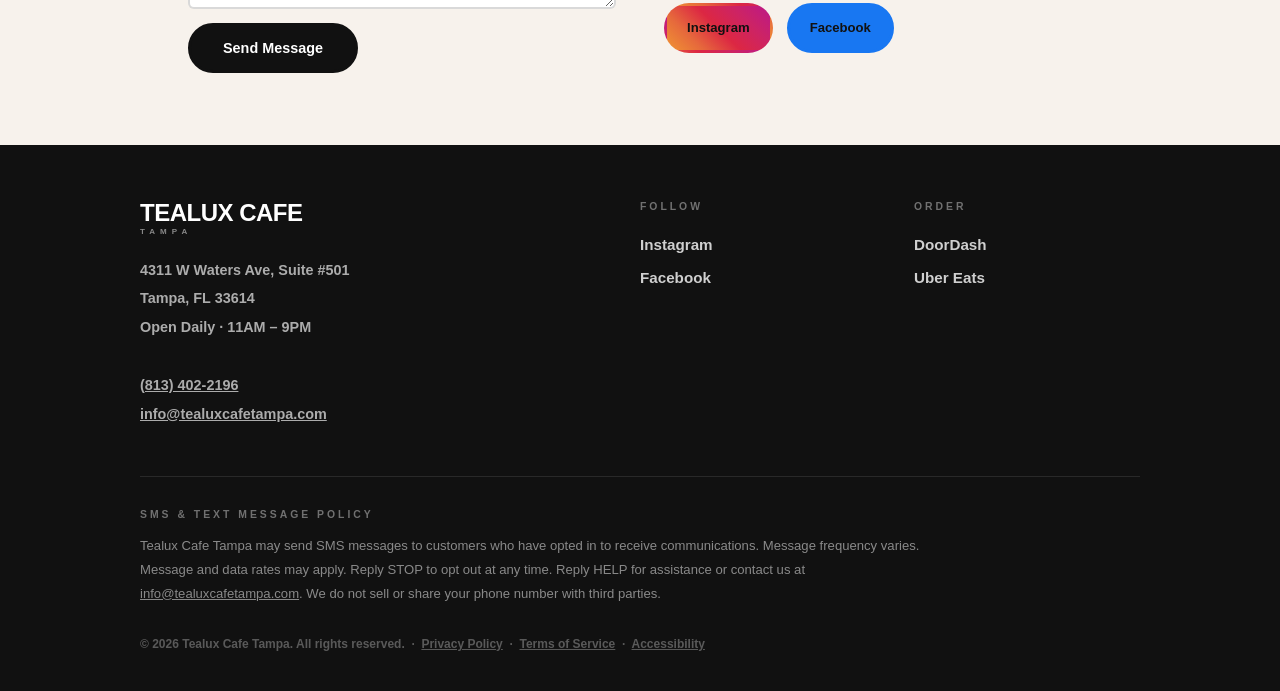
==== commit 6aae7681: "Add branded button colors for social and delivery links - Instagram: purple-to-orange gradient (bran" ====
--- a/index.html
+++ b/index.html
@@ -176,6 +176,39 @@
       background: transparent;
       color: var(--crimson);
     }
+    .btn-instagram {
+      background: linear-gradient(45deg, #f09433 0%, #e6683c 25%, #dc2743 50%, #cc2366 75%, #bc1888 100%);
+      color: var(--white);
+      border: 3px solid transparent;
+    }
+    .btn-instagram:hover { opacity: 0.85; }
+    .btn-facebook {
+      background: #1877F2;
+      color: var(--white);
+      border: 3px solid #1877F2;
+    }
+    .btn-facebook:hover {
+      background: transparent;
+      color: #1877F2;
+    }
+    .btn-doordash {
+      background: #FF3008;
+      color: var(--white);
+      border: 3px solid #FF3008;
+    }
+    .btn-doordash:hover {
+      background: transparent;
+      color: #FF3008;
+    }
+    .btn-ubereats {
+      background: var(--black);
+      color: var(--white);
+      border: 3px solid var(--black);
+    }
+    .btn-ubereats:hover {
+      background: transparent;
+      color: var(--black);
+    }
 
     .btn-row {
       display: flex;
@@ -254,12 +287,12 @@
     .order-inner h2 {
       font-size: 2rem;
       font-weight: 900;
-      color: var(--white);
+      color: var(--black);
       text-transform: uppercase;
     }
     .order-inner p {
       font-size: 1rem;
-      color: rgba(255,255,255,0.7);
+      color: rgba(0,0,0,0.6);
       margin-top: 8px;
       font-weight: 600;
     }
@@ -768,12 +801,12 @@
   <div class="order-strip" id="order">
     <div class="order-inner">
       <div>
-        <h2 style="color:var(--black);">Order Delivery</h2>
-        <p style="color:rgba(0,0,0,0.6);">Get Tealux delivered straight to your door.</p>
+        <h2>Order Delivery</h2>
+        <p>Get Tealux delivered straight to your door.</p>
       </div>
       <div class="btn-row">
-        <a href="https://www.doordash.com/store/tea-lux-tampa-24290466/" target="_blank" class="btn btn-dark">DoorDash</a>
-        <a href="https://www.ubereats.com/store/tealux-cafe4311-west-waters-avenue/DGooevAiWsmBIh7hAAaFsQ" target="_blank" class="btn btn-outline-dark">Uber Eats</a>
+        <a href="https://www.doordash.com/store/tea-lux-tampa-24290466/" target="_blank" class="btn btn-doordash">DoorDash</a>
+        <a href="https://www.ubereats.com/store/tealux-cafe4311-west-waters-avenue/DGooevAiWsmBIh7hAAaFsQ" target="_blank" class="btn btn-ubereats">Uber Eats</a>
       </div>
     </div>
   </div>
@@ -853,8 +886,8 @@
         <div class="contact-info-item">
           <h4>Follow Us</h4>
           <div class="btn-row">
-            <a href="https://www.instagram.com/tealuxcafe.tampa/" target="_blank" class="btn btn-dark" style="font-size:0.82rem; padding:10px 20px;">Instagram</a>
-            <a href="https://www.facebook.com/tealuxcafetampa/" target="_blank" class="btn btn-outline-dark" style="font-size:0.82rem; padding:10px 20px;">Facebook</a>
+            <a href="https://www.instagram.com/tealuxcafe.tampa/" target="_blank" class="btn btn-instagram" style="font-size:0.82rem; padding:10px 20px;">Instagram</a>
+            <a href="https://www.facebook.com/tealuxcafetampa/" target="_blank" class="btn btn-facebook" style="font-size:0.82rem; padding:10px 20px;">Facebook</a>
           </div>
         </div>
       </div>
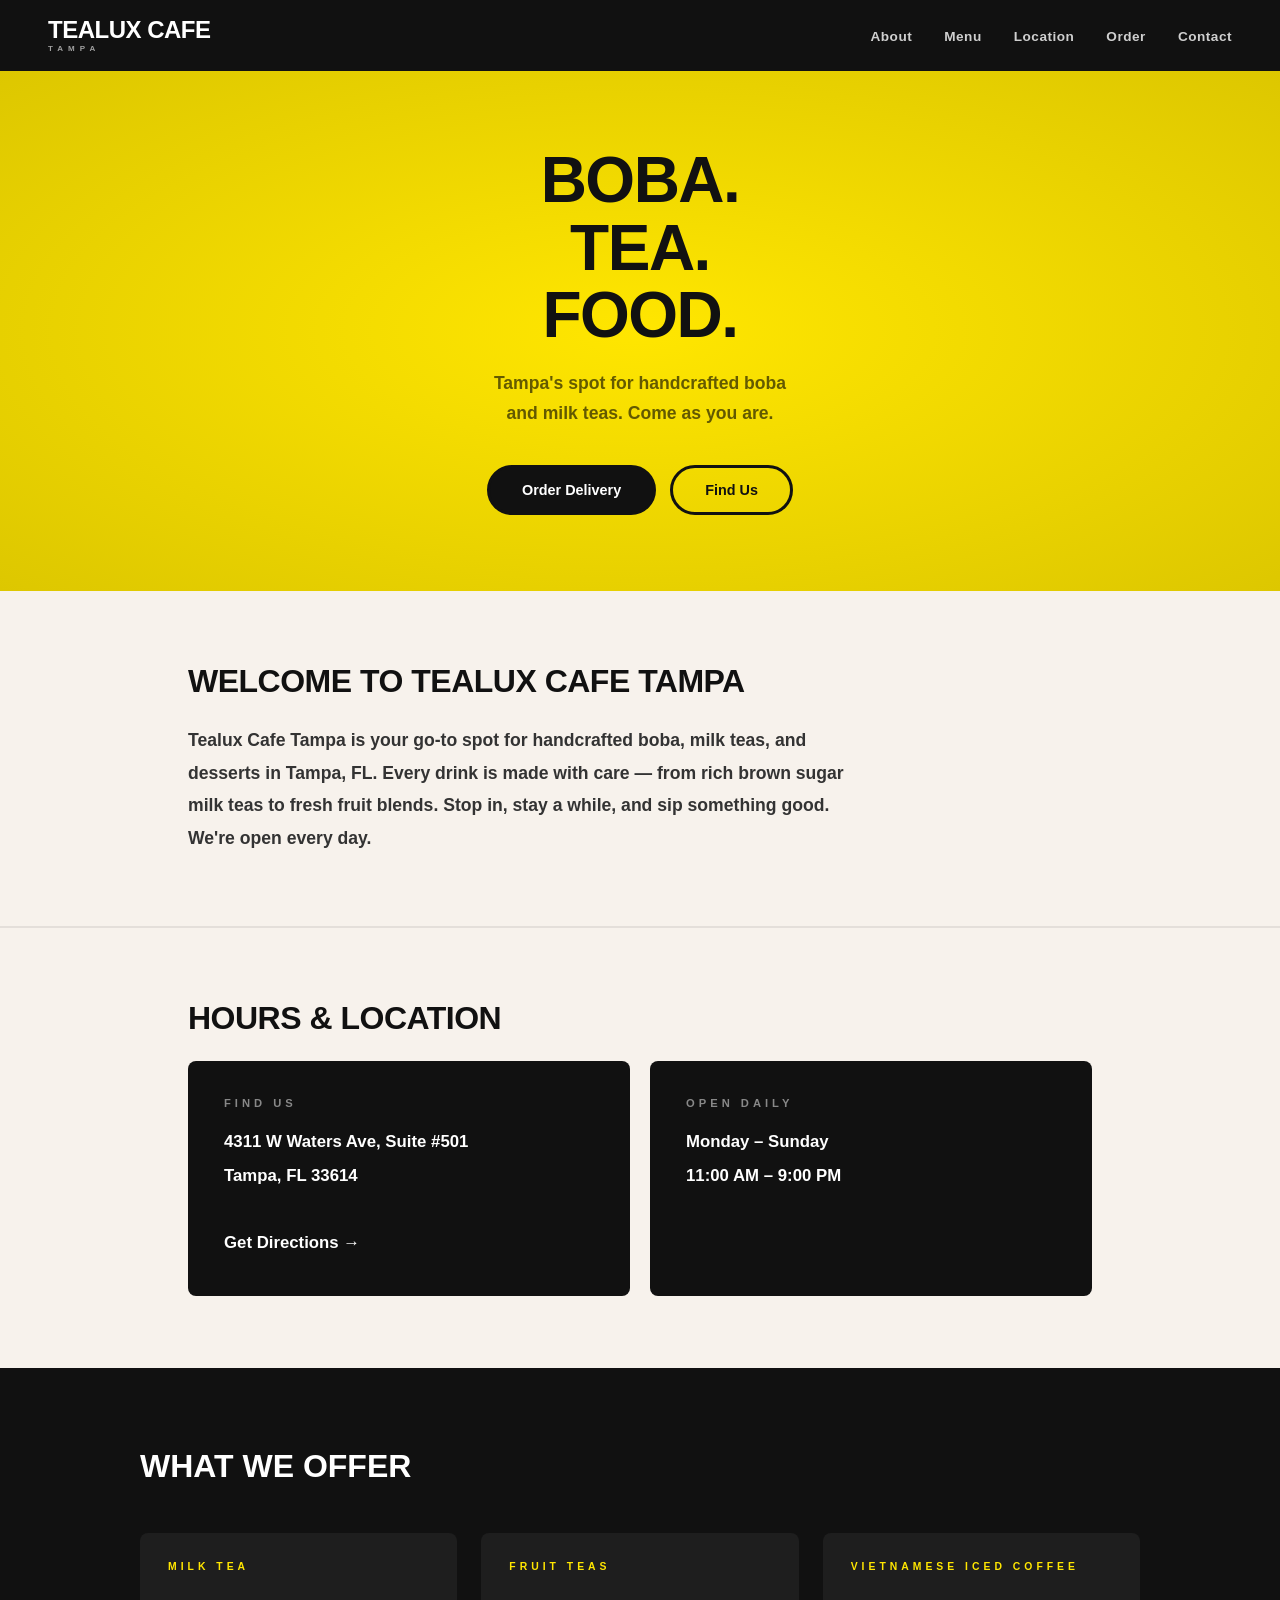
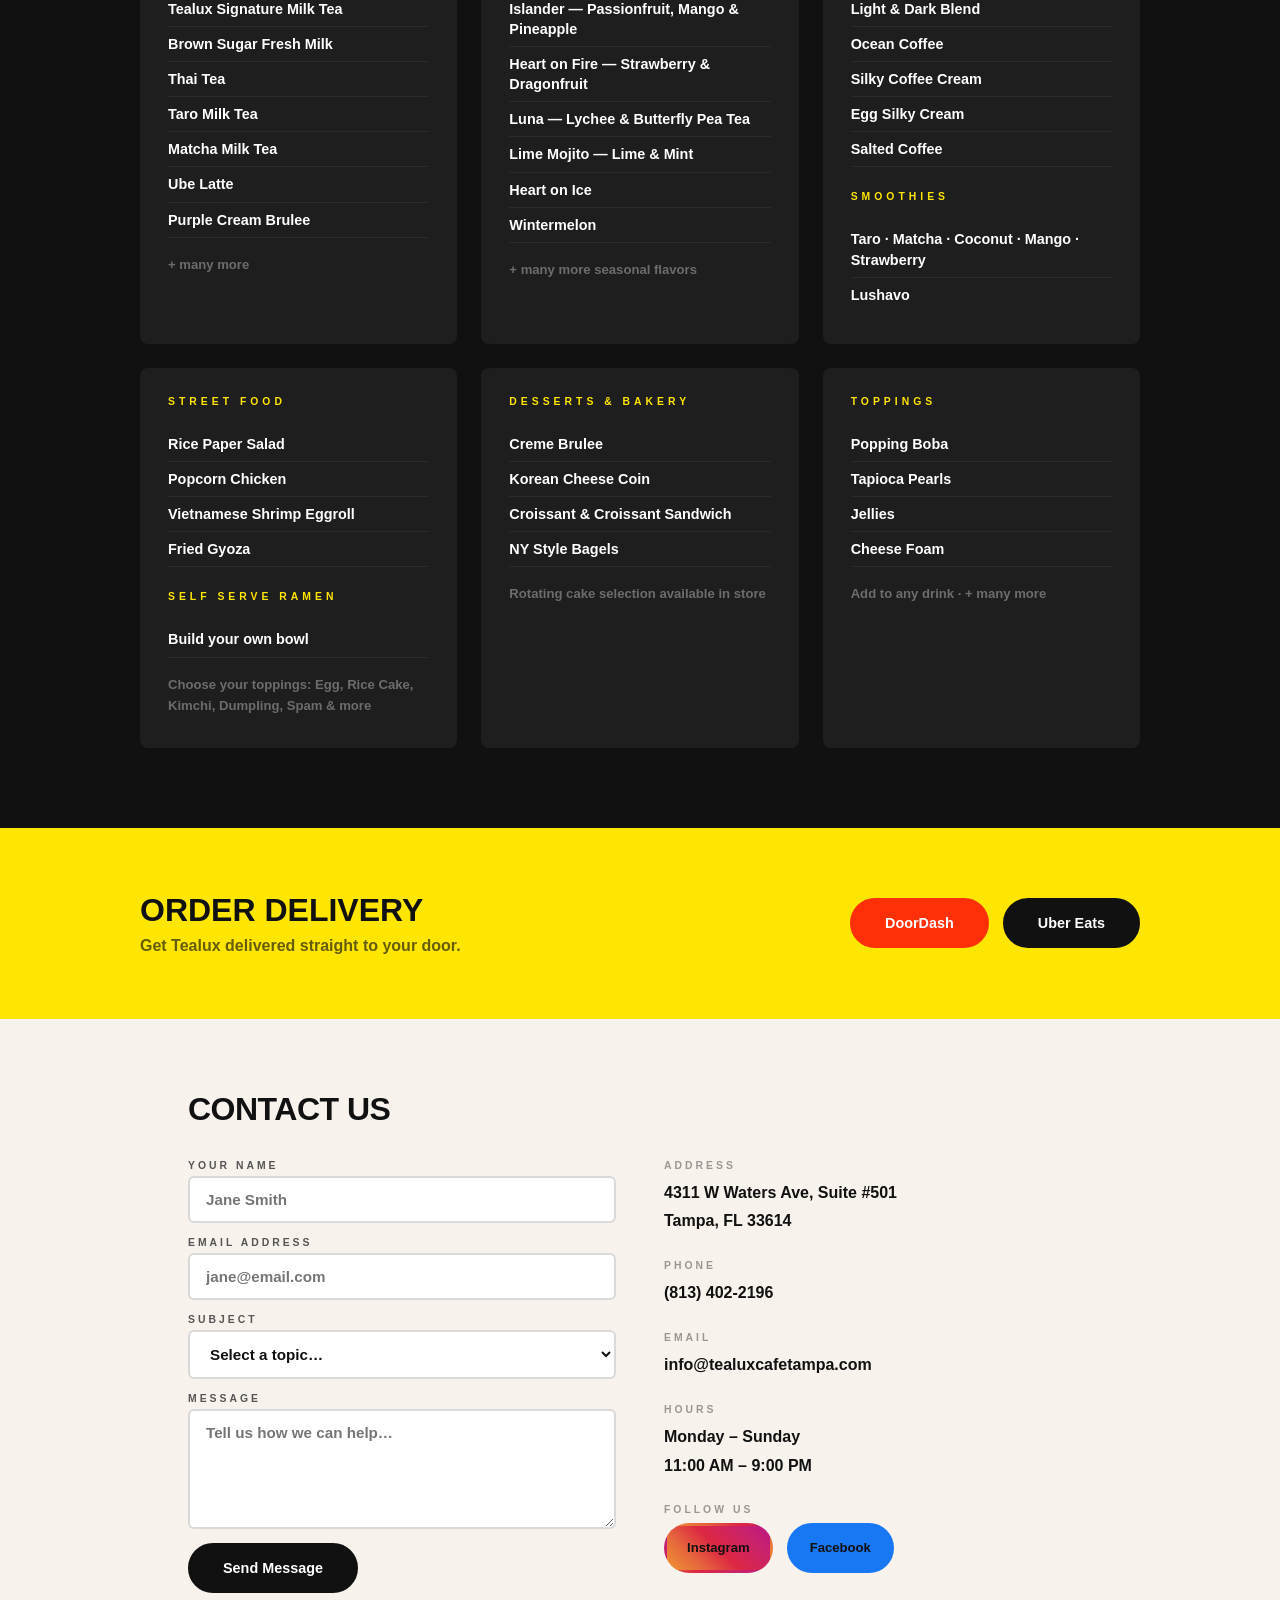
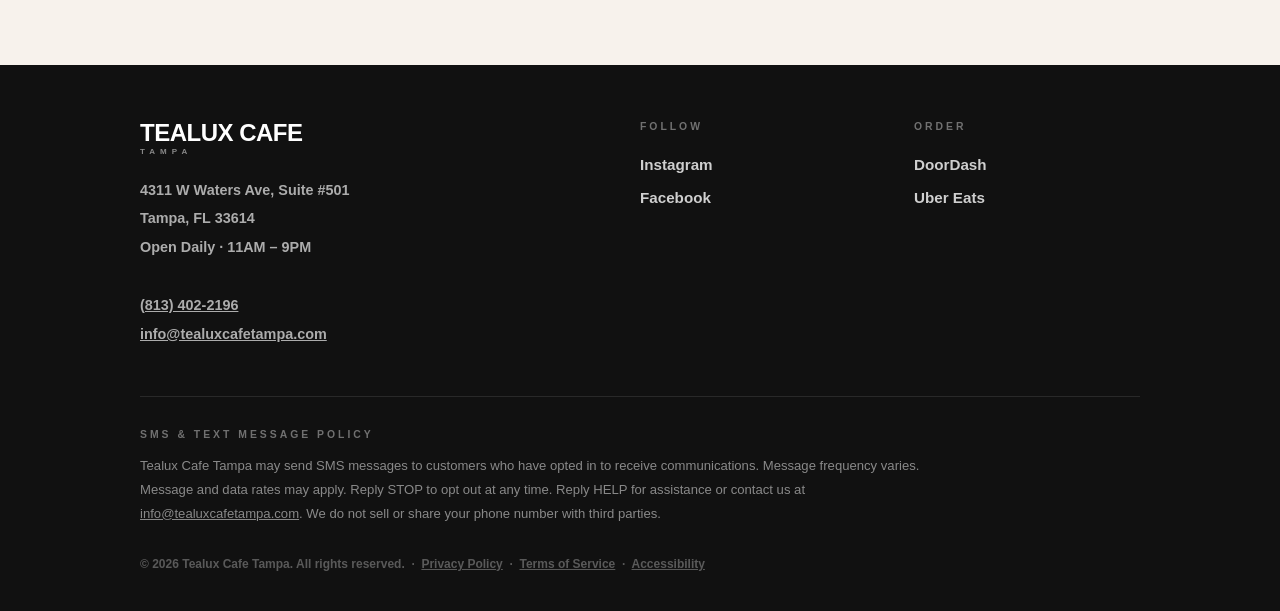
==== commit 39c949e7: "Match tealuxcafe.com brand colors, remove mascot, restructure hero and menu - Swap the dull olive-ye" ====
--- a/index.html
+++ b/index.html
@@ -8,12 +8,12 @@
   <meta name="theme-color" content="#111111" />
   <style>
     :root {
-      --crimson:  #D4B700;
-      --crimson2: #B89E00;
+      --crimson:  #FFE600;
+      --crimson2: #DDC700;
       --black:    #111111;
       --white:    #FFFFFF;
       --cream:    #F7F2EC;
-      --gold:     #D4B700;
+      --gold:     #FFE600;
     }
 
     /* ── ADA / ACCESSIBILITY ── */
@@ -94,13 +94,21 @@
 
     /* ── HERO ── */
     .hero {
-      background: radial-gradient(ellipse at center, #E0C400 0%, #B89E00 100%);
-      display: grid;
-      grid-template-columns: 1fr 1fr;
+      background: radial-gradient(ellipse at center, var(--gold) 0%, var(--crimson2) 100%);
+      display: flex;
+      flex-direction: column;
+      justify-content: center;
       align-items: center;
+      text-align: center;
       min-height: 520px;
       padding: 60px 72px;
-      gap: 40px;
+    }
+    .hero-text {
+      max-width: 640px;
+      margin: 0 auto;
+    }
+    .hero-text .btn-row {
+      justify-content: center;
     }
     .hero-text h1 {
       font-size: 4rem;
@@ -117,16 +125,6 @@
       line-height: 1.7;
       margin-bottom: 36px;
     }
-    .hero-img {
-      display: flex;
-      justify-content: center;
-      align-items: flex-end;
-    }
-    .hero-img img {
-      width: 100%;
-      max-width: 320px;
-      filter: drop-shadow(0 20px 40px rgba(0,0,0,0.5));
-    }
 
     /* ── BUTTONS ── */
     .btn {
@@ -169,7 +167,7 @@
     }
     .btn-crimson {
       background: var(--crimson);
-      color: var(--white);
+      color: var(--black);
       border: 3px solid var(--crimson);
     }
     .btn-crimson:hover {
@@ -535,14 +533,6 @@
       color: rgba(255,255,255,0.35);
       margin-top: 16px;
       line-height: 1.6;
-    }
-    .menu-card-wide {
-      grid-column: span 2;
-    }
-    .menu-item-cols {
-      display: grid;
-      grid-template-columns: 1fr 1fr;
-      gap: 0 24px;
     }
     /* ── HAMBURGER BUTTON ── */
     .nav-toggle {
@@ -600,14 +590,11 @@
 
       /* Hero */
       .hero {
-        grid-template-columns: 1fr;
         padding: 48px 24px 0;
-        text-align: center;
         min-height: auto;
       }
+      .hero-text { max-width: none; }
       .hero-text h1 { font-size: 2.8rem; }
-      .hero-img img { max-width: 240px; margin: 0 auto; }
-      .hero .btn-row { justify-content: center; }
 
       /* Sections */
       section { padding: 48px 24px; }
@@ -616,8 +603,6 @@
       /* Menu */
       .menu-wrap { padding: 48px 24px; }
       .menu-grid { grid-template-columns: 1fr; }
-      .menu-card-wide { grid-column: span 1; }
-      .menu-item-cols { grid-template-columns: 1fr; }
 
       /* Order strip */
       .order-strip { padding: 48px 24px; }
@@ -674,7 +659,7 @@
   <main id="main-content">
   <div class="hero" role="banner">
     <div class="hero-text">
-      <h1>BOBA.<br>TEA.<br>DESSERTS.</h1>
+      <h1>BOBA.<br>TEA.<br>FOOD.</h1>
       <p>
         Tampa's spot for handcrafted boba<br>
         and milk teas. Come as you are.
@@ -683,9 +668,6 @@
         <a href="#order" class="btn btn-dark">Order Delivery</a>
         <a href="#location" class="btn btn-outline-dark">Find Us</a>
       </div>
-    </div>
-    <div class="hero-img">
-      <img src="tealux-guy.png" alt="Tealux Cafe mascot" />
     </div>
   </div>
 
@@ -778,19 +760,23 @@
         </div>
 
         <!-- DESSERTS -->
-        <div class="menu-card menu-card-wide">
+        <div class="menu-card">
           <h3>Desserts &amp; Bakery</h3>
-          <div class="menu-item-cols">
-            <div class="menu-item"><span class="menu-item-name">Matcha Mille Crepe</span></div>
-            <div class="menu-item"><span class="menu-item-name">Ube Cake</span></div>
-            <div class="menu-item"><span class="menu-item-name">Dubai Chocolate Cake</span></div>
-            <div class="menu-item"><span class="menu-item-name">Earl Gray Cake</span></div>
-            <div class="menu-item"><span class="menu-item-name">Creme Brulee</span></div>
-            <div class="menu-item"><span class="menu-item-name">Korean Cheese Coin</span></div>
-            <div class="menu-item"><span class="menu-item-name">Croissant &amp; Croissant Sandwich</span></div>
-            <div class="menu-item"><span class="menu-item-name">NY Style Bagels</span></div>
-          </div>
-          <p class="menu-note" style="margin-top:20px;">Rotating cake selection available in store · Add toppings to any drink — Popping Boba, Tapioca Pearls, Jellies, Cheese Foam &amp; more</p>
+          <div class="menu-item"><span class="menu-item-name">Creme Brulee</span></div>
+          <div class="menu-item"><span class="menu-item-name">Korean Cheese Coin</span></div>
+          <div class="menu-item"><span class="menu-item-name">Croissant &amp; Croissant Sandwich</span></div>
+          <div class="menu-item"><span class="menu-item-name">NY Style Bagels</span></div>
+          <p class="menu-note">Rotating cake selection available in store</p>
+        </div>
+
+        <!-- TOPPINGS -->
+        <div class="menu-card">
+          <h3>Toppings</h3>
+          <div class="menu-item"><span class="menu-item-name">Popping Boba</span></div>
+          <div class="menu-item"><span class="menu-item-name">Tapioca Pearls</span></div>
+          <div class="menu-item"><span class="menu-item-name">Jellies</span></div>
+          <div class="menu-item"><span class="menu-item-name">Cheese Foam</span></div>
+          <p class="menu-note">Add to any drink · + many more</p>
         </div>
 
       </div>
